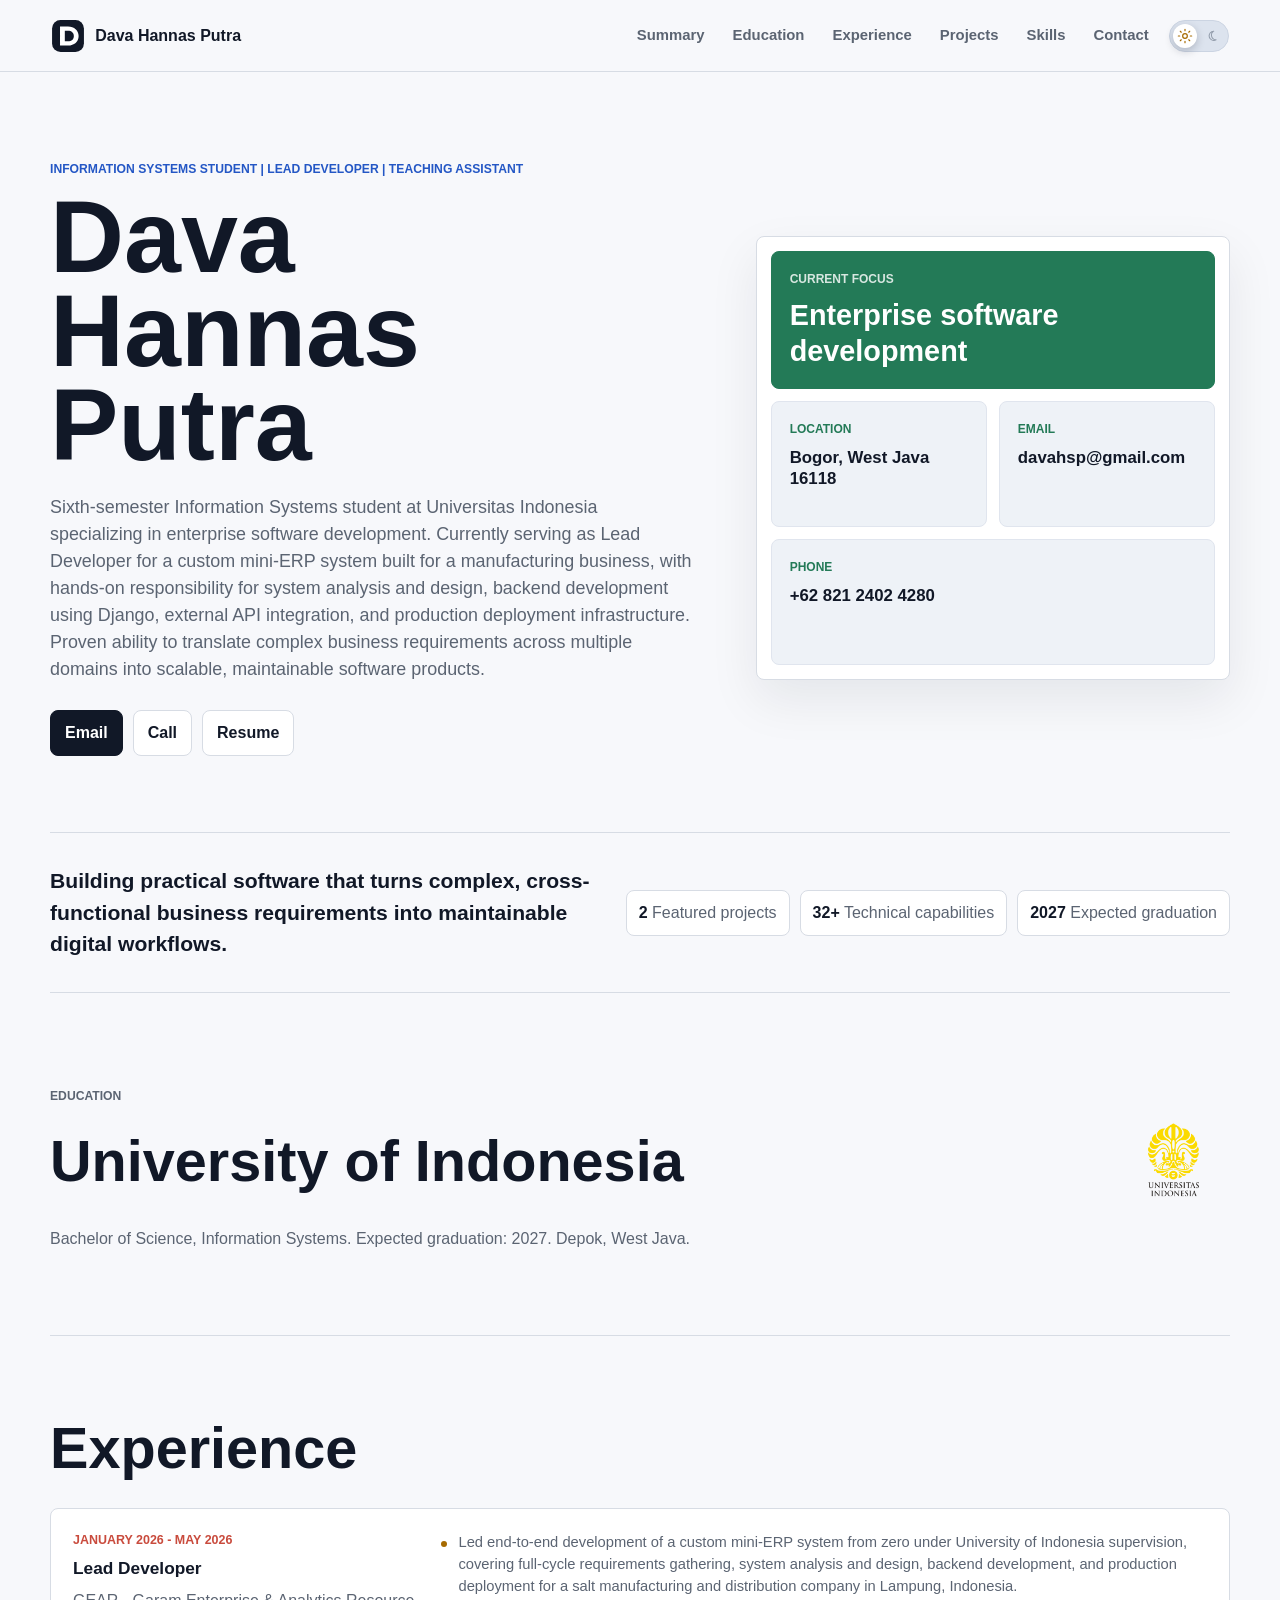
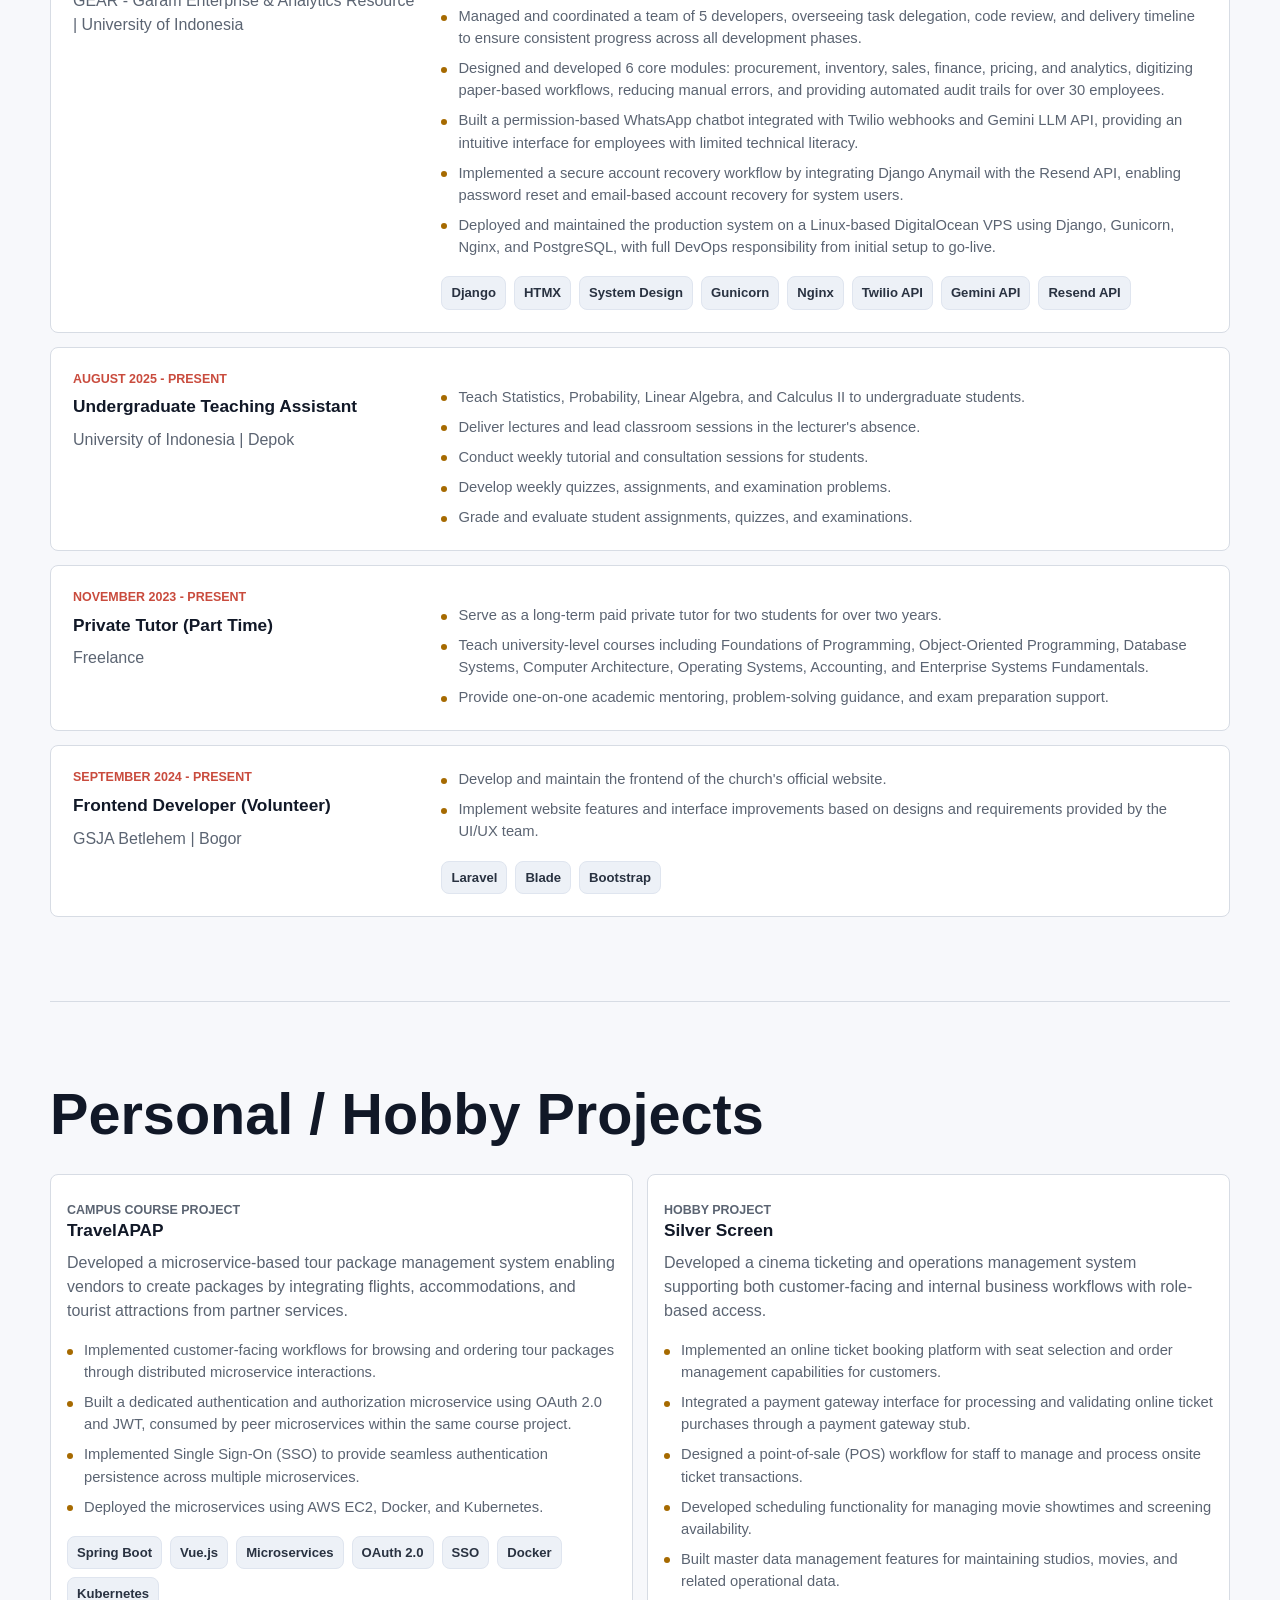
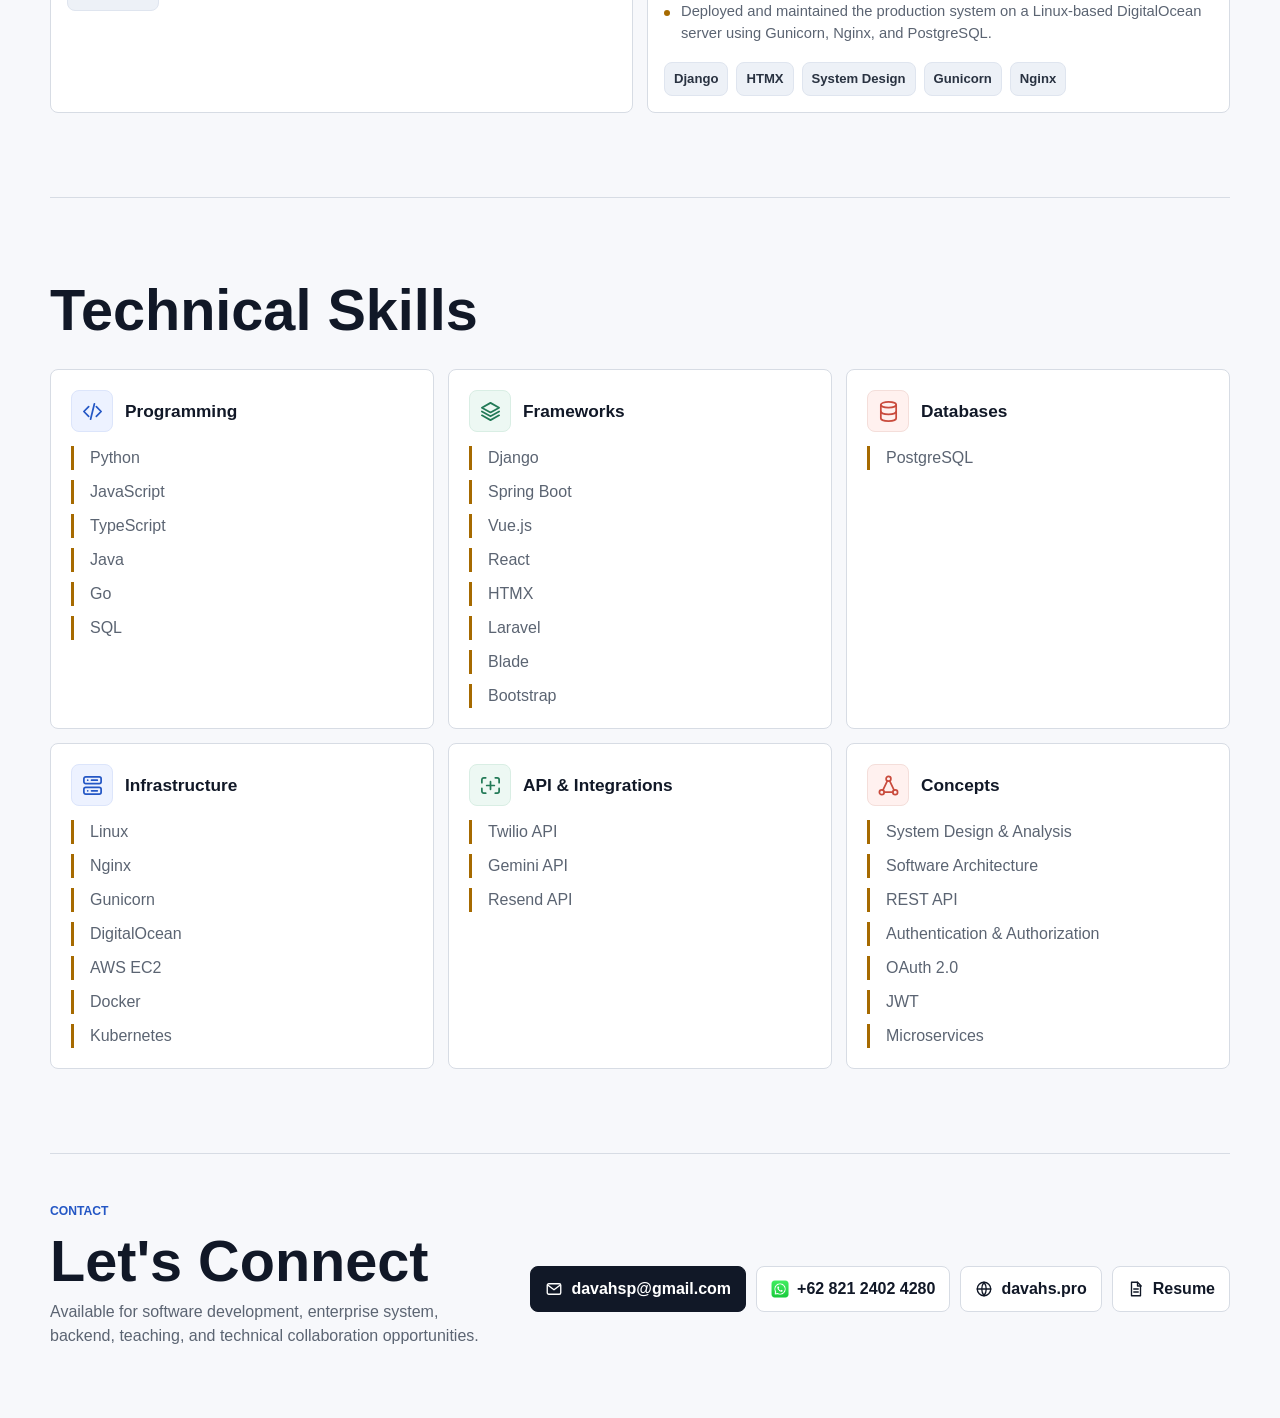
==== index.html @ 4fc5134f "feat: move gear to experience section and enhance design" ====
<!DOCTYPE html>
<html lang="en">
  <head>
    <meta charset="UTF-8" />
    <meta name="viewport" content="width=device-width, initial-scale=1.0" />
    <title>Dava Hannas Putra | Portfolio Portal</title>
    <meta
      name="description"
      content="Portfolio portal for Dava Hannas Putra, Information Systems student, lead developer, and teaching assistant."
    />
    <link rel="icon" type="image/svg+xml" href="assets/d-mark.svg?v=3" />
    <script>
      try {
        if (localStorage.getItem("portfolio-theme") === "dark") {
          document.documentElement.dataset.theme = "dark";
        }
      } catch {}
    </script>
    <link rel="stylesheet" href="styles.css?v=7" />
  </head>
  <body>
    <header class="site-header">
      <a class="brand" href="#top" aria-label="Dava Hannas Putra portfolio home">
        <img class="brand-mark" src="assets/d-mark.svg?v=3" alt="" />
        <span>Dava Hannas Putra</span>
      </a>
      <div class="header-controls">
        <nav class="site-nav" aria-label="Primary navigation">
          <a href="#summary">Summary</a>
          <a href="#education">Education</a>
          <a href="#experience">Experience</a>
          <a href="#projects">Projects</a>
          <a href="#skills">Skills</a>
          <a href="#contact">Contact</a>
        </nav>
        <button
          class="theme-toggle"
          type="button"
          aria-label="Switch to dark mode"
          aria-pressed="false"
          title="Switch to dark mode"
        >
          <span class="theme-toggle-track" aria-hidden="true">
            <svg class="theme-icon theme-icon-sun" viewBox="0 0 24 24">
              <circle cx="12" cy="12" r="3.5" />
              <path d="M12 2v2M12 20v2M4.93 4.93l1.42 1.42M17.66 17.66l1.41 1.41M2 12h2M20 12h2M4.93 19.07l1.42-1.41M17.66 6.34l1.41-1.41" />
            </svg>
            <svg class="theme-icon theme-icon-moon" viewBox="0 0 24 24">
              <path d="M20.4 15.2A8.5 8.5 0 0 1 8.8 3.6 8.5 8.5 0 1 0 20.4 15.2Z" />
            </svg>
            <span class="theme-toggle-thumb"></span>
          </span>
        </button>
      </div>
    </header>

    <main id="top">
      <section class="hero-section" id="summary" aria-labelledby="hero-title">
        <div class="hero-copy">
          <p class="eyebrow">Information Systems Student | Lead Developer | Teaching Assistant</p>
          <h1 id="hero-title">Dava Hannas Putra</h1>
          <p class="hero-text">
            Sixth-semester Information Systems student at Universitas Indonesia
            specializing in enterprise software development. Currently serving as
            Lead Developer for a custom mini-ERP system built for a manufacturing
            business, with hands-on responsibility for system analysis and
            design, backend development using Django, external API integration,
            and production deployment infrastructure. Proven ability to translate
            complex business requirements across multiple domains into scalable,
            maintainable software products.
          </p>
          <div class="hero-actions" aria-label="Contact and profile links">
            <a class="button primary" href="mailto:davahsp@gmail.com">Email</a>
            <a class="button" href="tel:+6282124024280">Call</a>
            <a class="button" href="Dava_Hannas_Putra_ATS_CV.docx" target="_blank" rel="noreferrer">Resume</a>
          </div>
        </div>

        <aside class="profile-panel" aria-label="Profile snapshot">
          <div class="profile-card featured">
            <span>Current Focus</span>
            <strong>Enterprise software development</strong>
          </div>
          <div class="profile-card">
            <span>Location</span>
            <strong>Bogor, West Java 16118</strong>
          </div>
          <div class="profile-card">
            <span>Email</span>
            <strong>davahsp@gmail.com</strong>
          </div>
          <div class="profile-card">
            <span>Phone</span>
            <strong>+62 821 2402 4280</strong>
          </div>
        </aside>
      </section>

      <section class="section-block summary-strip" aria-label="Professional summary">
        <p>
          Building practical software that turns complex, cross-functional
          business requirements into maintainable digital workflows.
        </p>
        <div class="metric-row" aria-label="Portfolio metrics">
          <span><strong>2</strong> Featured projects</span>
          <span><strong>32+</strong> Technical capabilities</span>
          <span><strong>2027</strong> Expected graduation</span>
        </div>
      </section>

      <section class="section-block education-section" id="education" aria-labelledby="education-title">
        <div>
          <p class="eyebrow">Education</p>
          <div class="education-heading">
            <h2 id="education-title">University of Indonesia</h2>
            <img
              class="education-logo"
              src="assets/ui.png"
              alt="Universitas Indonesia logo"
            />
          </div>
          <p>
            Bachelor of Science, Information Systems. Expected graduation: 2027.
            Depok, West Java.
          </p>
        </div>
      </section>

      <section class="section-block" id="experience" aria-labelledby="experience-title">
        <div class="section-heading title-only">
          <h2 id="experience-title">Experience</h2>
        </div>

        <div class="timeline">
          <article class="timeline-item">
            <div>
              <p class="project-type">January 2026 - May 2026</p>
              <h3>Lead Developer</h3>
              <p>GEAR - Garam Enterprise &amp; Analytics Resource | University of Indonesia</p>
            </div>
            <div class="experience-details">
              <ul class="proof-points">
                <li>Led end-to-end development of a custom mini-ERP system from zero under University of Indonesia supervision, covering full-cycle requirements gathering, system analysis and design, backend development, and production deployment for a salt manufacturing and distribution company in Lampung, Indonesia.</li>
                <li>Managed and coordinated a team of 5 developers, overseeing task delegation, code review, and delivery timeline to ensure consistent progress across all development phases.</li>
                <li>Designed and developed 6 core modules: procurement, inventory, sales, finance, pricing, and analytics, digitizing paper-based workflows, reducing manual errors, and providing automated audit trails for over 30 employees.</li>
                <li>Built a permission-based WhatsApp chatbot integrated with Twilio webhooks and Gemini LLM API, providing an intuitive interface for employees with limited technical literacy.</li>
                <li>Implemented a secure account recovery workflow by integrating Django Anymail with the Resend API, enabling password reset and email-based account recovery for system users.</li>
                <li>Deployed and maintained the production system on a Linux-based DigitalOcean VPS using Django, Gunicorn, Nginx, and PostgreSQL, with full DevOps responsibility from initial setup to go-live.</li>
              </ul>
              <div class="tag-list" aria-label="Skills used as GEAR Lead Developer">
                <span>Django</span>
                <span>HTMX</span>
                <span>System Design</span>
                <span>Gunicorn</span>
                <span>Nginx</span>
                <span>Twilio API</span>
                <span>Gemini API</span>
                <span>Resend API</span>
              </div>
            </div>
          </article>

          <article class="timeline-item">
            <div>
              <p class="project-type">August 2025 - Present</p>
              <h3>Undergraduate Teaching Assistant</h3>
              <p>University of Indonesia | Depok</p>
            </div>
            <ul class="proof-points">
              <li>Teach Statistics, Probability, Linear Algebra, and Calculus II to undergraduate students.</li>
              <li>Deliver lectures and lead classroom sessions in the lecturer's absence.</li>
              <li>Conduct weekly tutorial and consultation sessions for students.</li>
              <li>Develop weekly quizzes, assignments, and examination problems.</li>
              <li>Grade and evaluate student assignments, quizzes, and examinations.</li>
            </ul>
          </article>

          <article class="timeline-item">
            <div>
              <p class="project-type">November 2023 - Present</p>
              <h3>Private Tutor (Part Time)</h3>
              <p>Freelance</p>
            </div>
            <ul class="proof-points">
              <li>Serve as a long-term paid private tutor for two students for over two years.</li>
              <li>Teach university-level courses including Foundations of Programming, Object-Oriented Programming, Database Systems, Computer Architecture, Operating Systems, Accounting, and Enterprise Systems Fundamentals.</li>
              <li>Provide one-on-one academic mentoring, problem-solving guidance, and exam preparation support.</li>
            </ul>
          </article>

          <article class="timeline-item">
            <div>
              <p class="project-type">September 2024 - Present</p>
              <h3>Frontend Developer (Volunteer)</h3>
              <p>GSJA Betlehem | Bogor</p>
            </div>
            <div class="experience-details">
              <ul class="proof-points">
                <li>Develop and maintain the frontend of the church's official website.</li>
                <li>Implement website features and interface improvements based on designs and requirements provided by the UI/UX team.</li>
              </ul>
              <div class="tag-list" aria-label="Skills used as Frontend Developer">
                <span>Laravel</span>
                <span>Blade</span>
                <span>Bootstrap</span>
              </div>
            </div>
          </article>
        </div>
      </section>

      <section class="section-block" id="projects" aria-labelledby="projects-title">
        <div class="section-heading title-only">
          <h2 id="projects-title">Personal / Hobby Projects</h2>
        </div>

        <div class="project-grid">
          <a class="project-card" href="#" aria-label="Open TravelAPAP project">
            <div class="project-content">
              <p class="project-type">Campus Course Project</p>
              <h3>TravelAPAP</h3>
              <p>
                Developed a microservice-based tour package management system
                enabling vendors to create packages by integrating flights,
                accommodations, and tourist attractions from partner services.
              </p>
              <ul class="proof-points">
                <li>Implemented customer-facing workflows for browsing and ordering tour packages through distributed microservice interactions.</li>
                <li>Built a dedicated authentication and authorization microservice using OAuth 2.0 and JWT, consumed by peer microservices within the same course project.</li>
                <li>Implemented Single Sign-On (SSO) to provide seamless authentication persistence across multiple microservices.</li>
                <li>Deployed the microservices using AWS EC2, Docker, and Kubernetes.</li>
              </ul>
              <div class="tag-list" aria-label="Skills used on TravelAPAP">
                <span>Spring Boot</span>
                <span>Vue.js</span>
                <span>Microservices</span>
                <span>OAuth 2.0</span>
                <span>SSO</span>
                <span>Docker</span>
                <span>Kubernetes</span>
              </div>
            </div>
          </a>

          <a
            class="project-card"
            href="#"
            aria-label="Open Silver Screen project"
          >
            <div class="project-content">
              <p class="project-type">Hobby Project</p>
              <h3>Silver Screen</h3>
              <p>
                Developed a cinema ticketing and operations management system
                supporting both customer-facing and internal business workflows
                with role-based access.
              </p>
              <ul class="proof-points">
                <li>Implemented an online ticket booking platform with seat selection and order management capabilities for customers.</li>
                <li>Integrated a payment gateway interface for processing and validating online ticket purchases through a payment gateway stub.</li>
                <li>Designed a point-of-sale (POS) workflow for staff to manage and process onsite ticket transactions.</li>
                <li>Developed scheduling functionality for managing movie showtimes and screening availability.</li>
                <li>Built master data management features for maintaining studios, movies, and related operational data.</li>
                <li>Deployed and maintained the production system on a Linux-based DigitalOcean server using Gunicorn, Nginx, and PostgreSQL.</li>
              </ul>
              <div class="tag-list" aria-label="Skills used on Silver Screen">
                <span>Django</span>
                <span>HTMX</span>
                <span>System Design</span>
                <span>Gunicorn</span>
                <span>Nginx</span>
              </div>
            </div>
          </a>
        </div>
      </section>

      <section class="section-block" id="skills" aria-labelledby="skills-title">
        <div class="section-heading title-only">
          <h2 id="skills-title">Technical Skills</h2>
        </div>

        <div class="skills-grid">
          <article class="skill-card">
            <div class="skill-card-heading">
              <span class="skill-icon" aria-hidden="true">
                <svg viewBox="0 0 24 24">
                  <path d="m8 7-5 5 5 5M16 7l5 5-5 5M14 4l-4 16" />
                </svg>
              </span>
              <h3>Programming</h3>
            </div>
            <ul>
              <li>Python</li>
              <li>JavaScript</li>
              <li>TypeScript</li>
              <li>Java</li>
              <li>Go</li>
              <li>SQL</li>
            </ul>
          </article>
          <article class="skill-card">
            <div class="skill-card-heading">
              <span class="skill-icon" aria-hidden="true">
                <svg viewBox="0 0 24 24">
                  <path d="m12 3 9 5-9 5-9-5 9-5Z" />
                  <path d="m3 12 9 5 9-5M3 16l9 5 9-5" />
                </svg>
              </span>
              <h3>Frameworks</h3>
            </div>
            <ul>
              <li>Django</li>
              <li>Spring Boot</li>
              <li>Vue.js</li>
              <li>React</li>
              <li>HTMX</li>
              <li>Laravel</li>
              <li>Blade</li>
              <li>Bootstrap</li>
            </ul>
          </article>
          <article class="skill-card">
            <div class="skill-card-heading">
              <span class="skill-icon" aria-hidden="true">
                <svg viewBox="0 0 24 24">
                  <ellipse cx="12" cy="5" rx="8" ry="3" />
                  <path d="M4 5v7c0 1.66 3.58 3 8 3s8-1.34 8-3V5" />
                  <path d="M4 12v7c0 1.66 3.58 3 8 3s8-1.34 8-3v-7" />
                </svg>
              </span>
              <h3>Databases</h3>
            </div>
            <ul>
              <li>PostgreSQL</li>
            </ul>
          </article>
          <article class="skill-card">
            <div class="skill-card-heading">
              <span class="skill-icon" aria-hidden="true">
                <svg viewBox="0 0 24 24">
                  <rect x="3" y="3" width="18" height="7" rx="2" />
                  <rect x="3" y="14" width="18" height="7" rx="2" />
                  <path d="M7 6.5h.01M7 17.5h.01M11 6.5h6M11 17.5h6" />
                </svg>
              </span>
              <h3>Infrastructure</h3>
            </div>
            <ul>
              <li>Linux</li>
              <li>Nginx</li>
              <li>Gunicorn</li>
              <li>DigitalOcean</li>
              <li>AWS EC2</li>
              <li>Docker</li>
              <li>Kubernetes</li>
            </ul>
          </article>
          <article class="skill-card">
            <div class="skill-card-heading">
              <span class="skill-icon" aria-hidden="true">
                <svg viewBox="0 0 24 24">
                  <path d="M8 12h8M12 8v8" />
                  <path d="M7 4H5a2 2 0 0 0-2 2v3M17 4h2a2 2 0 0 1 2 2v3M7 20H5a2 2 0 0 1-2-2v-3M17 20h2a2 2 0 0 0 2-2v-3" />
                </svg>
              </span>
              <h3>API &amp; Integrations</h3>
            </div>
            <ul>
              <li>Twilio API</li>
              <li>Gemini API</li>
              <li>Resend API</li>
            </ul>
          </article>
          <article class="skill-card">
            <div class="skill-card-heading">
              <span class="skill-icon" aria-hidden="true">
                <svg viewBox="0 0 24 24">
                  <circle cx="12" cy="5" r="2.5" />
                  <circle cx="5" cy="19" r="2.5" />
                  <circle cx="19" cy="19" r="2.5" />
                  <path d="m10.8 7.2-4.6 9.6M13.2 7.2l4.6 9.6M7.5 19h9" />
                </svg>
              </span>
              <h3>Concepts</h3>
            </div>
            <ul>
              <li>System Design &amp; Analysis</li>
              <li>Software Architecture</li>
              <li>REST API</li>
              <li>Authentication &amp; Authorization</li>
              <li>OAuth 2.0</li>
              <li>JWT</li>
              <li>Microservices</li>
            </ul>
          </article>
        </div>
      </section>

      <section class="contact-section" id="contact" aria-labelledby="contact-title">
        <div>
          <p class="eyebrow">Contact</p>
          <h2 id="contact-title">Let's Connect</h2>
          <p>
            Available for software development, enterprise system, backend,
            teaching, and technical collaboration opportunities.
          </p>
        </div>
        <div class="contact-links">
          <a class="button primary button-with-icon" href="mailto:davahsp@gmail.com">
            <svg class="button-icon-svg" viewBox="0 0 24 24" aria-hidden="true">
              <rect x="3" y="5" width="18" height="14" rx="2" />
              <path d="m4 7 8 6 8-6" />
            </svg>
            <span>davahsp@gmail.com</span>
          </a>
          <a class="button button-with-icon" href="https://wa.me/6282124024280" target="_blank" rel="noreferrer">
            <img class="button-icon" src="assets/whatsapp.webp" alt="" />
            <span>+62 821 2402 4280</span>
          </a>
          <a class="button button-with-icon" href="https://davahs.pro">
            <svg class="button-icon-svg" viewBox="0 0 24 24" aria-hidden="true">
              <circle cx="12" cy="12" r="9" />
              <path d="M3 12h18M12 3a15 15 0 0 1 0 18M12 3a15 15 0 0 0 0 18" />
            </svg>
            <span>davahs.pro</span>
          </a>
          <a class="button button-with-icon" href="Dava_Hannas_Putra_ATS_CV.docx" target="_blank" rel="noreferrer">
            <svg class="button-icon-svg" viewBox="0 0 24 24" aria-hidden="true">
              <path d="M6 3h8l4 4v14H6V3Z" />
              <path d="M14 3v5h5M9 12h6M9 16h6" />
            </svg>
            <span>Resume</span>
          </a>
        </div>
      </section>
    </main>
    <script src="theme.js?v=1"></script>
  </body>
</html>
---- styles.css ----
:root {
  color-scheme: light;
  --ink: #111827;
  --muted: #5b6472;
  --line: #d7dce4;
  --paper: #f7f8fb;
  --panel: #ffffff;
  --interactive: #ffffff;
  --header-bg: rgba(247, 248, 251, 0.94);
  --nav-hover: #e9edf5;
  --card-line: #e0e5ee;
  --on-strong: #ffffff;
  --primary-bg: #111827;
  --primary-text: #ffffff;
  --featured-bg: #237a57;
  --featured-muted: rgba(255, 255, 255, 0.82);
  --tag-text: #293241;
  --tag-bg: #edf1f7;
  --tag-line: #dfe5ef;
  --blue: #2457c5;
  --blue-soft: #edf2ff;
  --blue-soft-line: #dce5fb;
  --green: #237a57;
  --green-soft: #edf8f3;
  --green-soft-line: #d9eee4;
  --coral: #c94b3d;
  --coral-soft: #fff1ef;
  --coral-soft-line: #f4deda;
  --gold: #a66a00;
  --soft: #eef2f7;
  --shadow: 0 20px 50px rgba(17, 24, 39, 0.08);
  --toggle-bg: #dce3ee;
  --toggle-line: #cbd4e2;
  --toggle-thumb: #ffffff;
  --toggle-sun: #a66a00;
  --toggle-moon: #697586;
  --project-hover-shadow: 0 22px 45px rgba(36, 87, 197, 0.18);
}

:root[data-theme="dark"] {
  color-scheme: dark;
  --ink: #f3f6fb;
  --muted: #aeb8c7;
  --line: #303a49;
  --paper: #10151d;
  --panel: #171e28;
  --interactive: #171e28;
  --header-bg: rgba(16, 21, 29, 0.92);
  --nav-hover: #252f3d;
  --card-line: #303b4b;
  --on-strong: #ffffff;
  --primary-bg: #f3f6fb;
  --primary-text: #10151d;
  --featured-bg: #1d684b;
  --featured-muted: rgba(255, 255, 255, 0.78);
  --tag-text: #d5deeb;
  --tag-bg: #222c39;
  --tag-line: #344153;
  --blue: #8cafff;
  --blue-soft: #202d48;
  --blue-soft-line: #344a70;
  --green: #63d2a1;
  --green-soft: #1d342c;
  --green-soft-line: #315443;
  --coral: #ff9589;
  --coral-soft: #3d292a;
  --coral-soft-line: #63403f;
  --gold: #e5ad45;
  --soft: #202936;
  --shadow: 0 20px 50px rgba(0, 0, 0, 0.32);
  --toggle-bg: #293548;
  --toggle-line: #3b4a60;
  --toggle-thumb: #f3f6fb;
  --toggle-sun: #7f8b9d;
  --toggle-moon: #8cafff;
  --project-hover-shadow: 0 22px 45px rgba(0, 0, 0, 0.44);
}

* {
  box-sizing: border-box;
}

html {
  scroll-behavior: smooth;
}

body {
  margin: 0;
  overflow-x: hidden;
  color: var(--ink);
  background: var(--paper);
  font-family: Arial, Helvetica, sans-serif;
  line-height: 1.5;
}

body,
.brand-mark,
.site-nav a,
.button,
.profile-card,
.metric-row span,
.tag-list span,
.skill-icon {
  transition:
    color 420ms ease,
    background-color 420ms ease,
    border-color 420ms ease,
    box-shadow 420ms ease;
}

.site-header,
.profile-panel,
.project-card,
.skill-card,
.timeline-item {
  transition:
    background-color 420ms ease,
    border-color 420ms ease,
    box-shadow 420ms ease;
}

.eyebrow,
.hero-text,
.profile-card span,
.profile-card.featured span,
.summary-strip > p,
.metric-row strong,
.section-heading p:not(.eyebrow),
.project-type,
.project-content > p,
.timeline-item > div p:not(.project-type),
.education-section p,
.contact-section p:not(.eyebrow),
.proof-points,
.skill-card ul {
  transition: color 420ms ease;
}

.proof-points li::before,
.skill-card li {
  transition:
    background-color 420ms ease,
    border-color 420ms ease;
}

img {
  display: block;
  max-width: 100%;
}

a {
  color: inherit;
}

.site-header {
  position: sticky;
  top: 0;
  z-index: 10;
  display: flex;
  align-items: center;
  justify-content: space-between;
  gap: 24px;
  min-height: 72px;
  padding: 14px clamp(18px, 4vw, 56px);
  background: var(--header-bg);
  border-bottom: 1px solid var(--line);
  backdrop-filter: blur(14px);
}

.brand,
.header-controls,
.site-nav,
.hero-actions,
.contact-links,
.tag-list,
.metric-row {
  display: flex;
  align-items: center;
}

.brand {
  min-width: 0;
  gap: 10px;
  font-weight: 800;
  text-decoration: none;
}

.brand-mark {
  display: block;
  flex: 0 0 auto;
  width: 34px;
  height: 34px;
  border-radius: 8px;
}

.header-controls {
  min-width: 0;
  justify-content: flex-end;
  gap: 10px;
}

.site-nav {
  flex-wrap: wrap;
  justify-content: flex-end;
  gap: 8px;
}

.site-nav a {
  padding: 8px 10px;
  color: var(--muted);
  font-size: 0.93rem;
  font-weight: 700;
  text-decoration: none;
  border-radius: 8px;
}

.site-nav a:hover,
.site-nav a:focus-visible {
  color: var(--ink);
  background: var(--nav-hover);
}

.theme-toggle {
  flex: 0 0 auto;
  padding: 0;
  cursor: pointer;
  background: transparent;
  border: 0;
  border-radius: 999px;
}

.theme-toggle:focus-visible {
  outline: 3px solid var(--blue);
  outline-offset: 3px;
}

.theme-toggle-track {
  position: relative;
  display: block;
  width: 60px;
  height: 32px;
  color: var(--toggle-moon);
  background: var(--toggle-bg);
  border: 1px solid var(--toggle-line);
  border-radius: 999px;
  transition:
    color 420ms ease,
    background-color 420ms ease,
    border-color 420ms ease,
    transform 240ms ease;
}

.theme-toggle:hover .theme-toggle-track {
  transform: scale(1.04);
}

.theme-toggle:active .theme-toggle-track {
  transform: scale(0.97);
}

.theme-icon {
  position: absolute;
  top: 7px;
  z-index: 2;
  width: 16px;
  height: 16px;
  fill: none;
  stroke: currentColor;
  stroke-linecap: round;
  stroke-linejoin: round;
  stroke-width: 1.8;
  transition:
    color 420ms ease,
    opacity 420ms ease,
    transform 520ms cubic-bezier(0.22, 1, 0.36, 1);
}

.theme-icon-sun {
  left: 7px;
  color: var(--toggle-sun);
}

.theme-icon-moon {
  right: 7px;
  color: var(--toggle-moon);
}

.theme-toggle-thumb {
  position: absolute;
  top: 3px;
  left: 3px;
  z-index: 1;
  width: 24px;
  height: 24px;
  background: var(--toggle-thumb);
  border-radius: 50%;
  box-shadow: 0 3px 9px rgba(17, 24, 39, 0.22);
  transition:
    background-color 420ms ease,
    box-shadow 420ms ease,
    transform 520ms cubic-bezier(0.22, 1, 0.36, 1);
}

:root[data-theme="dark"] .theme-toggle-thumb {
  transform: translateX(28px);
}

:root[data-theme="dark"] .theme-icon-sun {
  opacity: 0.65;
  transform: rotate(-90deg) scale(0.8);
}

:root:not([data-theme="dark"]) .theme-icon-moon {
  opacity: 0.65;
  transform: rotate(30deg) scale(0.82);
}

main {
  width: min(1180px, calc(100% - 36px));
  margin: 0 auto;
}

.hero-section {
  display: grid;
  grid-template-columns: minmax(0, 1.15fr) minmax(300px, 0.85fr);
  gap: clamp(28px, 5vw, 72px);
  align-items: center;
  min-height: min(760px, calc(100vh - 72px));
  padding: 58px 0 46px;
}

.hero-copy,
.profile-panel,
.section-heading,
.project-card,
.timeline-item,
.education-section {
  min-width: 0;
}

.eyebrow {
  max-width: 100%;
  margin: 0 0 12px;
  color: var(--blue);
  font-size: 0.76rem;
  font-weight: 800;
  letter-spacing: 0;
  text-transform: uppercase;
}

h1,
h2,
h3,
p,
li,
strong {
  overflow-wrap: break-word;
}

.site-header > *,
main > *,
.profile-card,
.skill-card,
.project-card {
  min-width: 0;
}

h1 {
  max-width: 10ch;
  margin: 0;
  font-size: 6.4rem;
  line-height: 0.92;
  letter-spacing: 0;
}

h2 {
  margin: 0;
  font-size: 3.6rem;
  line-height: 1;
  letter-spacing: 0;
}

h3 {
  margin: 0;
  font-size: 1.08rem;
  line-height: 1.25;
  letter-spacing: 0;
}

.hero-text {
  max-width: 760px;
  margin: 22px 0 0;
  color: var(--muted);
  font-size: 1.12rem;
}

.hero-actions,
.contact-links {
  flex-wrap: wrap;
  gap: 10px;
  margin-top: 28px;
}

.button {
  min-height: 42px;
  padding: 10px 14px;
  color: var(--ink);
  font-weight: 800;
  text-align: center;
  text-decoration: none;
  background: var(--interactive);
  border: 1px solid var(--line);
  border-radius: 8px;
}

.button:hover,
.button:focus-visible {
  border-color: var(--ink);
}

.button.primary {
  color: var(--primary-text);
  background: var(--primary-bg);
  border-color: var(--primary-bg);
}

.button-with-icon {
  display: inline-flex;
  gap: 8px;
  align-items: center;
  justify-content: center;
}

.button-icon {
  flex: 0 0 auto;
  width: 18px;
  height: 18px;
  object-fit: contain;
}

.button-icon-svg {
  flex: 0 0 auto;
  width: 18px;
  height: 18px;
  fill: none;
  stroke: currentColor;
  stroke-linecap: round;
  stroke-linejoin: round;
  stroke-width: 1.8;
}

.profile-panel {
  display: grid;
  grid-template-columns: repeat(2, minmax(0, 1fr));
  gap: 12px;
  padding: 14px;
  background: var(--panel);
  border: 1px solid var(--line);
  border-radius: 8px;
  box-shadow: var(--shadow);
}

.profile-card {
  min-height: 126px;
  padding: 18px;
  overflow: hidden;
  background: var(--soft);
  border: 1px solid var(--card-line);
  border-radius: 8px;
}

.profile-card span {
  display: block;
  margin-bottom: 10px;
  color: var(--green);
  font-size: 0.75rem;
  font-weight: 900;
  text-transform: uppercase;
}

.profile-card strong {
  display: block;
  font-size: 1.05rem;
  line-height: 1.25;
  overflow-wrap: anywhere;
}

.profile-card.featured {
  grid-column: span 2;
  color: var(--on-strong);
  background: var(--featured-bg);
  border-color: var(--featured-bg);
}

.profile-card.featured span {
  color: var(--featured-muted);
}

.profile-card.featured strong {
  font-size: 1.8rem;
}

.profile-card:last-child {
  grid-column: span 2;
}

.section-block {
  padding: 84px 0;
  border-top: 1px solid var(--line);
}

.summary-strip {
  display: grid;
  grid-template-columns: minmax(0, 1fr) auto;
  gap: 24px;
  align-items: center;
  padding: 32px 0;
}

.summary-strip > p {
  max-width: 720px;
  margin: 0;
  color: var(--ink);
  font-size: 1.32rem;
  font-weight: 800;
}

.metric-row {
  flex-wrap: wrap;
  justify-content: flex-end;
  gap: 10px;
}

.metric-row span {
  padding: 10px 12px;
  color: var(--muted);
  background: var(--interactive);
  border: 1px solid var(--line);
  border-radius: 8px;
}

.metric-row strong {
  color: var(--ink);
}

.section-heading {
  display: grid;
  grid-template-columns: minmax(0, 0.95fr) minmax(260px, 0.65fr);
  gap: 28px;
  align-items: end;
  margin-bottom: 30px;
}

.section-heading p:not(.eyebrow) {
  margin: 0;
  color: var(--muted);
}

.section-heading.title-only {
  display: block;
}

.project-grid {
  display: grid;
  grid-template-columns: repeat(2, minmax(0, 1fr));
  gap: 14px;
}

.project-card,
.skill-card,
.timeline-item {
  background: var(--panel);
  border: 1px solid var(--line);
  border-radius: 8px;
}

.project-card {
  position: relative;
  display: block;
  overflow: hidden;
  color: inherit;
  text-decoration: none;
  cursor: pointer;
  outline: none;
  transition:
    background-color 420ms ease,
    border-color 240ms ease,
    box-shadow 300ms ease,
    transform 300ms cubic-bezier(0.22, 1, 0.36, 1);
}

.project-card::after {
  position: absolute;
  top: 14px;
  right: 14px;
  display: grid;
  width: 30px;
  height: 30px;
  place-items: center;
  color: var(--blue);
  font-size: 1.15rem;
  content: "\2192";
  background: var(--blue-soft);
  border: 1px solid var(--blue-soft-line);
  border-radius: 8px;
  opacity: 0;
  transform: translate(-6px, 6px);
  transition:
    color 240ms ease,
    background-color 420ms ease,
    border-color 420ms ease,
    opacity 240ms ease,
    transform 300ms cubic-bezier(0.22, 1, 0.36, 1);
}

.project-card:hover,
.project-card:focus-visible {
  border-color: var(--blue);
  box-shadow: var(--project-hover-shadow);
  transform: translateY(-6px);
}

.project-card:hover::after,
.project-card:focus-visible::after {
  opacity: 1;
  transform: translate(0, 0);
}

.project-content {
  padding: 16px;
}

.project-content > .project-type {
  padding-right: 38px;
}

.project-type {
  margin: 0 0 8px;
  color: var(--coral);
  font-size: 0.78rem;
  font-weight: 800;
  text-transform: uppercase;
}

.project-content > p,
.timeline-item > div p:not(.project-type),
.education-section p,
.contact-section p:not(.eyebrow) {
  margin: 10px 0 0;
  color: var(--muted);
}

.proof-points {
  display: grid;
  gap: 8px;
  padding: 0;
  margin: 16px 0 0;
  color: var(--muted);
  font-size: 0.92rem;
  list-style: none;
}

.proof-points li {
  position: relative;
  padding-left: 17px;
}

.proof-points li::before {
  position: absolute;
  top: 0.66em;
  left: 0;
  width: 6px;
  height: 6px;
  content: "";
  background: var(--gold);
  border-radius: 50%;
}

.tag-list {
  flex-wrap: wrap;
  gap: 8px;
  margin-top: 18px;
}

.tag-list span {
  padding: 6px 9px;
  color: var(--tag-text);
  font-size: 0.82rem;
  font-weight: 800;
  background: var(--tag-bg);
  border: 1px solid var(--tag-line);
  border-radius: 8px;
}

.skills-grid {
  display: grid;
  grid-template-columns: repeat(3, minmax(0, 1fr));
  gap: 14px;
}

.skill-card {
  padding: 20px;
}

.skill-card-heading {
  display: flex;
  gap: 12px;
  align-items: center;
  margin-bottom: 14px;
}

.skill-card-heading h3 {
  margin: 0;
}

.skill-icon {
  display: grid;
  flex: 0 0 auto;
  width: 42px;
  height: 42px;
  place-items: center;
  color: var(--blue);
  background: var(--blue-soft);
  border: 1px solid var(--blue-soft-line);
  border-radius: 8px;
}

.skill-icon svg {
  width: 23px;
  height: 23px;
  fill: none;
  stroke: currentColor;
  stroke-linecap: round;
  stroke-linejoin: round;
  stroke-width: 1.8;
}

.skill-card:nth-child(2) .skill-icon,
.skill-card:nth-child(5) .skill-icon {
  color: var(--green);
  background: var(--green-soft);
  border-color: var(--green-soft-line);
}

.skill-card:nth-child(3) .skill-icon,
.skill-card:nth-child(6) .skill-icon {
  color: var(--coral);
  background: var(--coral-soft);
  border-color: var(--coral-soft-line);
}

.skill-card ul {
  display: grid;
  gap: 10px;
  padding: 0;
  margin: 0;
  color: var(--muted);
  list-style: none;
}

.skill-card li {
  padding-left: 16px;
  border-left: 3px solid var(--gold);
}

.timeline {
  display: grid;
  gap: 14px;
}

.timeline-item {
  display: grid;
  grid-template-columns: minmax(220px, 0.45fr) minmax(0, 1fr);
  gap: 24px;
  padding: 22px;
}

.experience-details {
  min-width: 0;
}

.experience-details .proof-points {
  margin-top: 0;
}

.education-section {
  display: grid;
}

.education-heading {
  display: flex;
  gap: 24px;
  align-items: center;
  justify-content: space-between;
}

.education-logo {
  flex: 0 0 auto;
  width: clamp(72px, 9vw, 112px);
  height: clamp(72px, 9vw, 112px);
  object-fit: contain;
}

.contact-section {
  display: grid;
  grid-template-columns: minmax(0, 1fr) auto;
  gap: 24px;
  align-items: center;
  padding: 48px 0 70px;
  border-top: 1px solid var(--line);
}

.contact-section p:not(.eyebrow) {
  max-width: 660px;
}

@media (max-width: 980px) {
  .hero-section,
  .summary-strip,
  .section-heading,
  .contact-section,
  .timeline-item {
    grid-template-columns: 1fr;
  }

  .hero-section {
    min-height: auto;
  }

  .metric-row {
    justify-content: flex-start;
  }

  .project-grid {
    grid-template-columns: repeat(2, minmax(0, 1fr));
  }

  .skills-grid {
    grid-template-columns: repeat(2, minmax(0, 1fr));
  }

  .contact-links {
    margin-top: 0;
  }
}

@media (max-width: 620px) {
  main {
    width: calc(100% - 28px);
  }

  .site-header {
    display: grid;
    align-items: start;
    padding-inline: 14px;
  }

  .site-nav {
    justify-content: flex-start;
  }

  .header-controls {
    width: 100%;
    justify-content: space-between;
  }

  .hero-section {
    padding: 48px 0 34px;
  }

  h1 {
    font-size: 3.05rem;
  }

  h2 {
    font-size: 2.2rem;
  }

  .hero-text {
    max-width: 34ch;
    font-size: 1rem;
  }

  .hero-copy .eyebrow {
    max-width: 34ch;
  }

  .hero-actions {
    display: grid;
    grid-template-columns: repeat(3, minmax(0, 1fr));
    max-width: 34ch;
  }

  .profile-panel {
    grid-template-columns: 1fr;
  }

  .profile-card,
  .profile-card.featured,
  .profile-card:last-child {
    grid-column: span 1;
    min-height: 96px;
  }

  .profile-card.featured strong {
    font-size: 1.24rem;
  }

  .section-block {
    padding: 48px 0;
  }

  .summary-strip {
    padding: 28px 0;
  }

  .summary-strip > p {
    font-size: 1.12rem;
  }

  .education-heading {
    gap: 14px;
    align-items: flex-start;
  }

  .education-logo {
    width: 62px;
    height: 62px;
  }

  .metric-row {
    display: grid;
    grid-template-columns: 1fr;
  }

  .project-content,
  .timeline-item,
  .skill-card {
    padding: 18px;
  }

  .project-grid {
    grid-template-columns: 1fr;
  }

  .skills-grid {
    grid-template-columns: 1fr;
  }

  .contact-links {
    align-items: stretch;
    flex-direction: column;
  }

  .button {
    display: inline-flex;
    justify-content: center;
    width: 100%;
  }
}

@media (prefers-reduced-motion: reduce) {
  html {
    scroll-behavior: auto;
  }

  *,
  *::before,
  *::after {
    transition-duration: 0.01ms !important;
  }
}
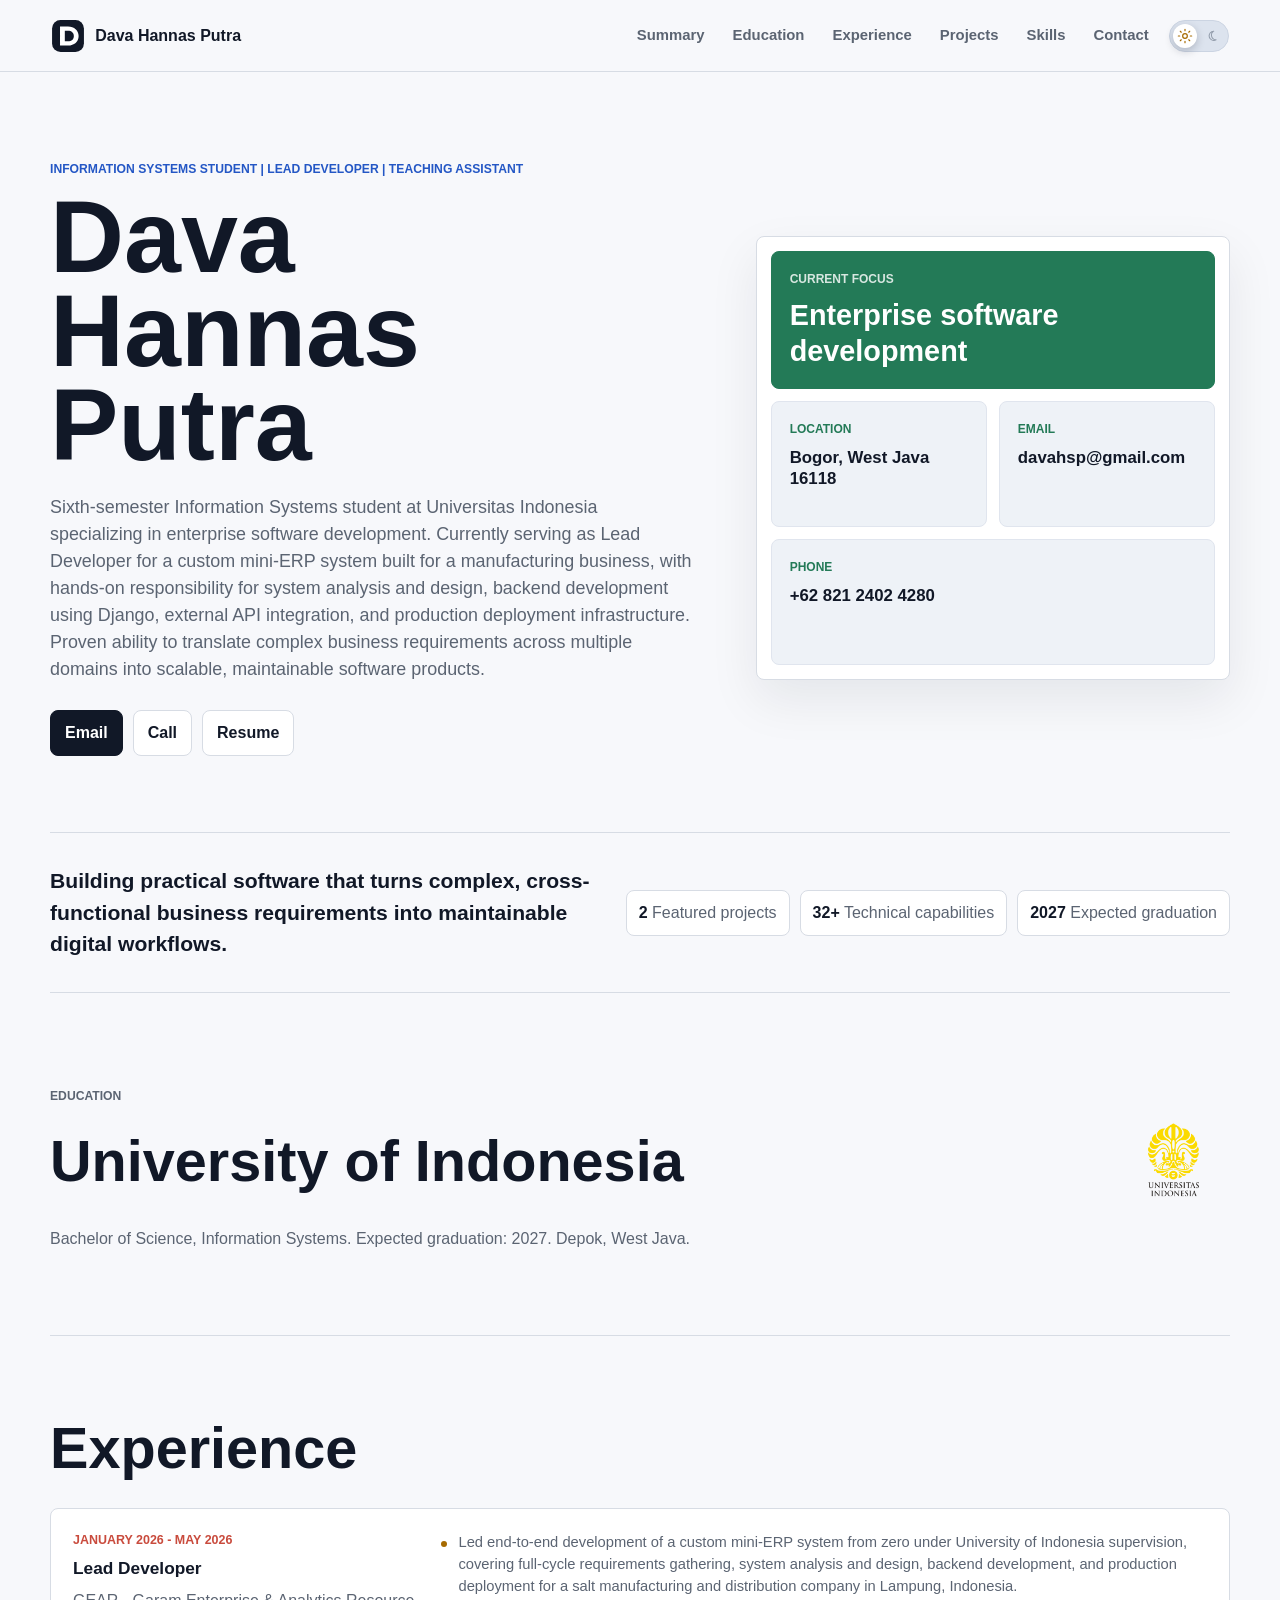
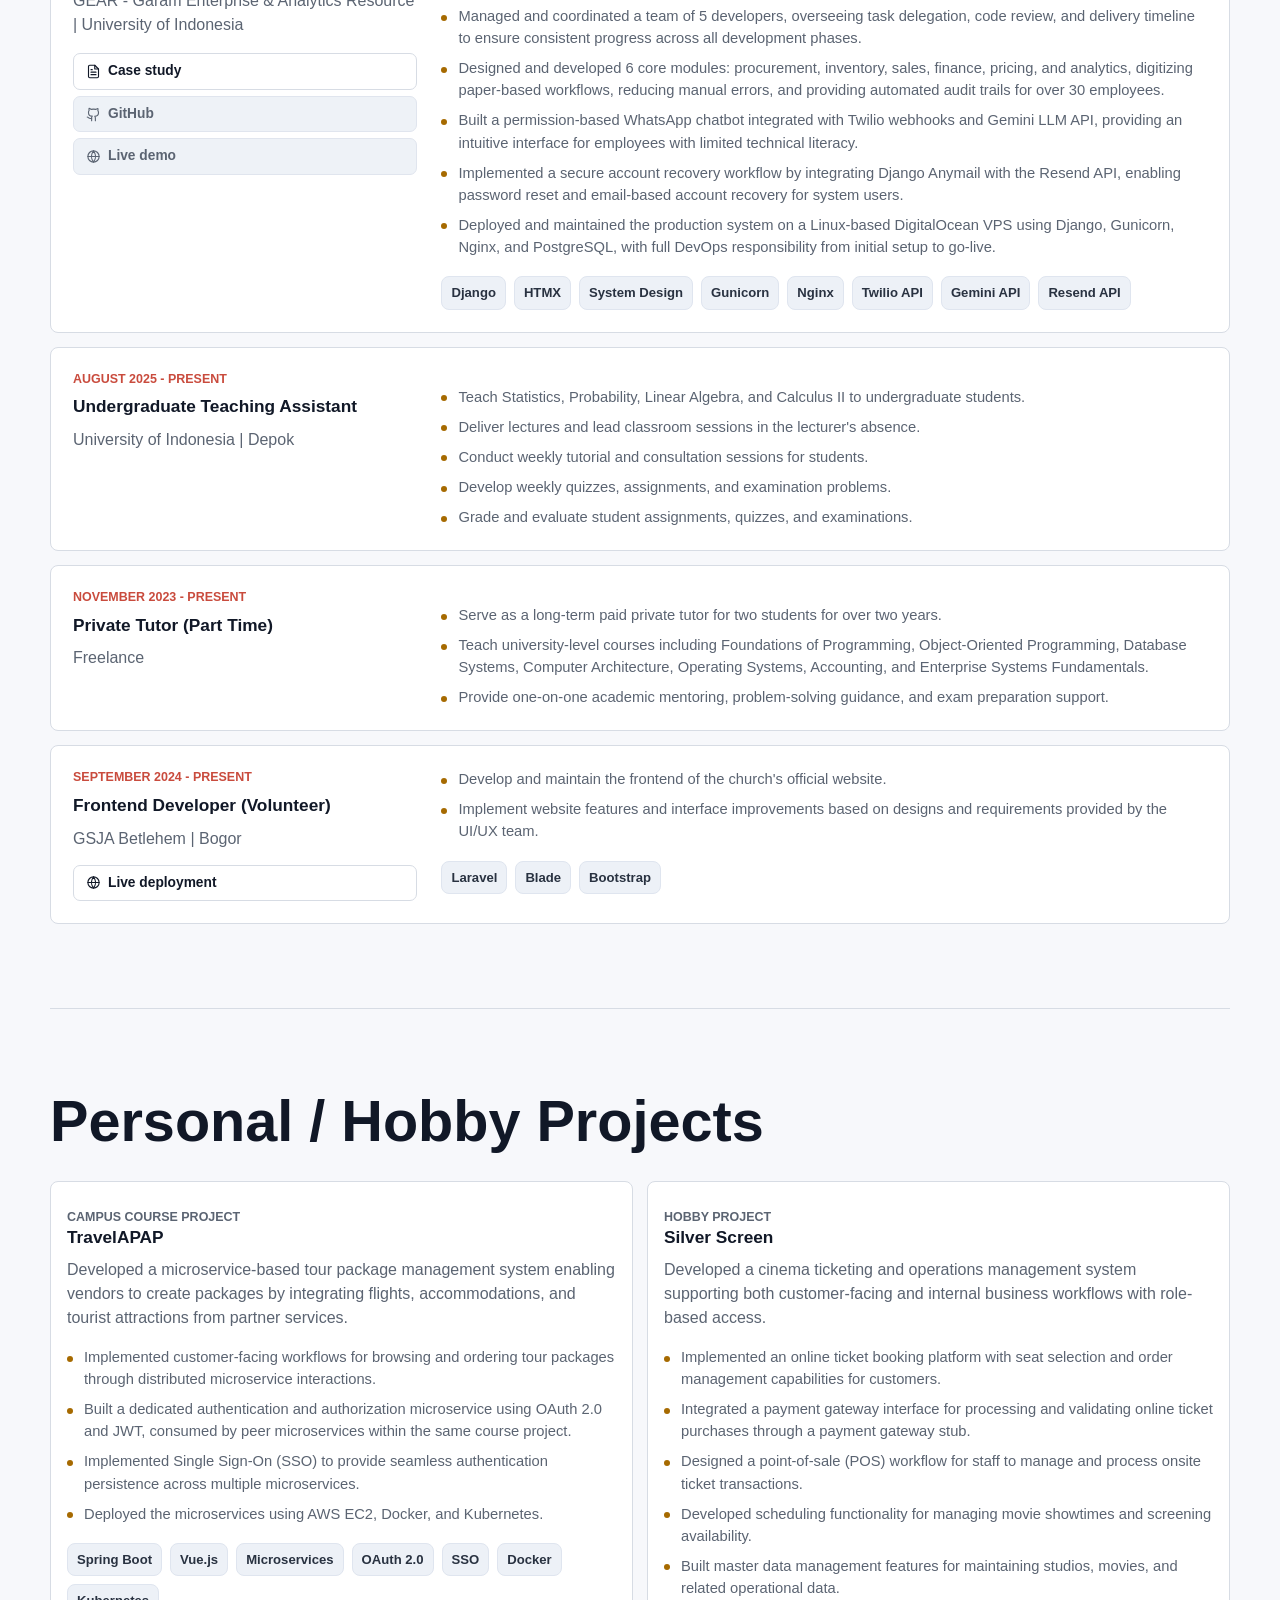
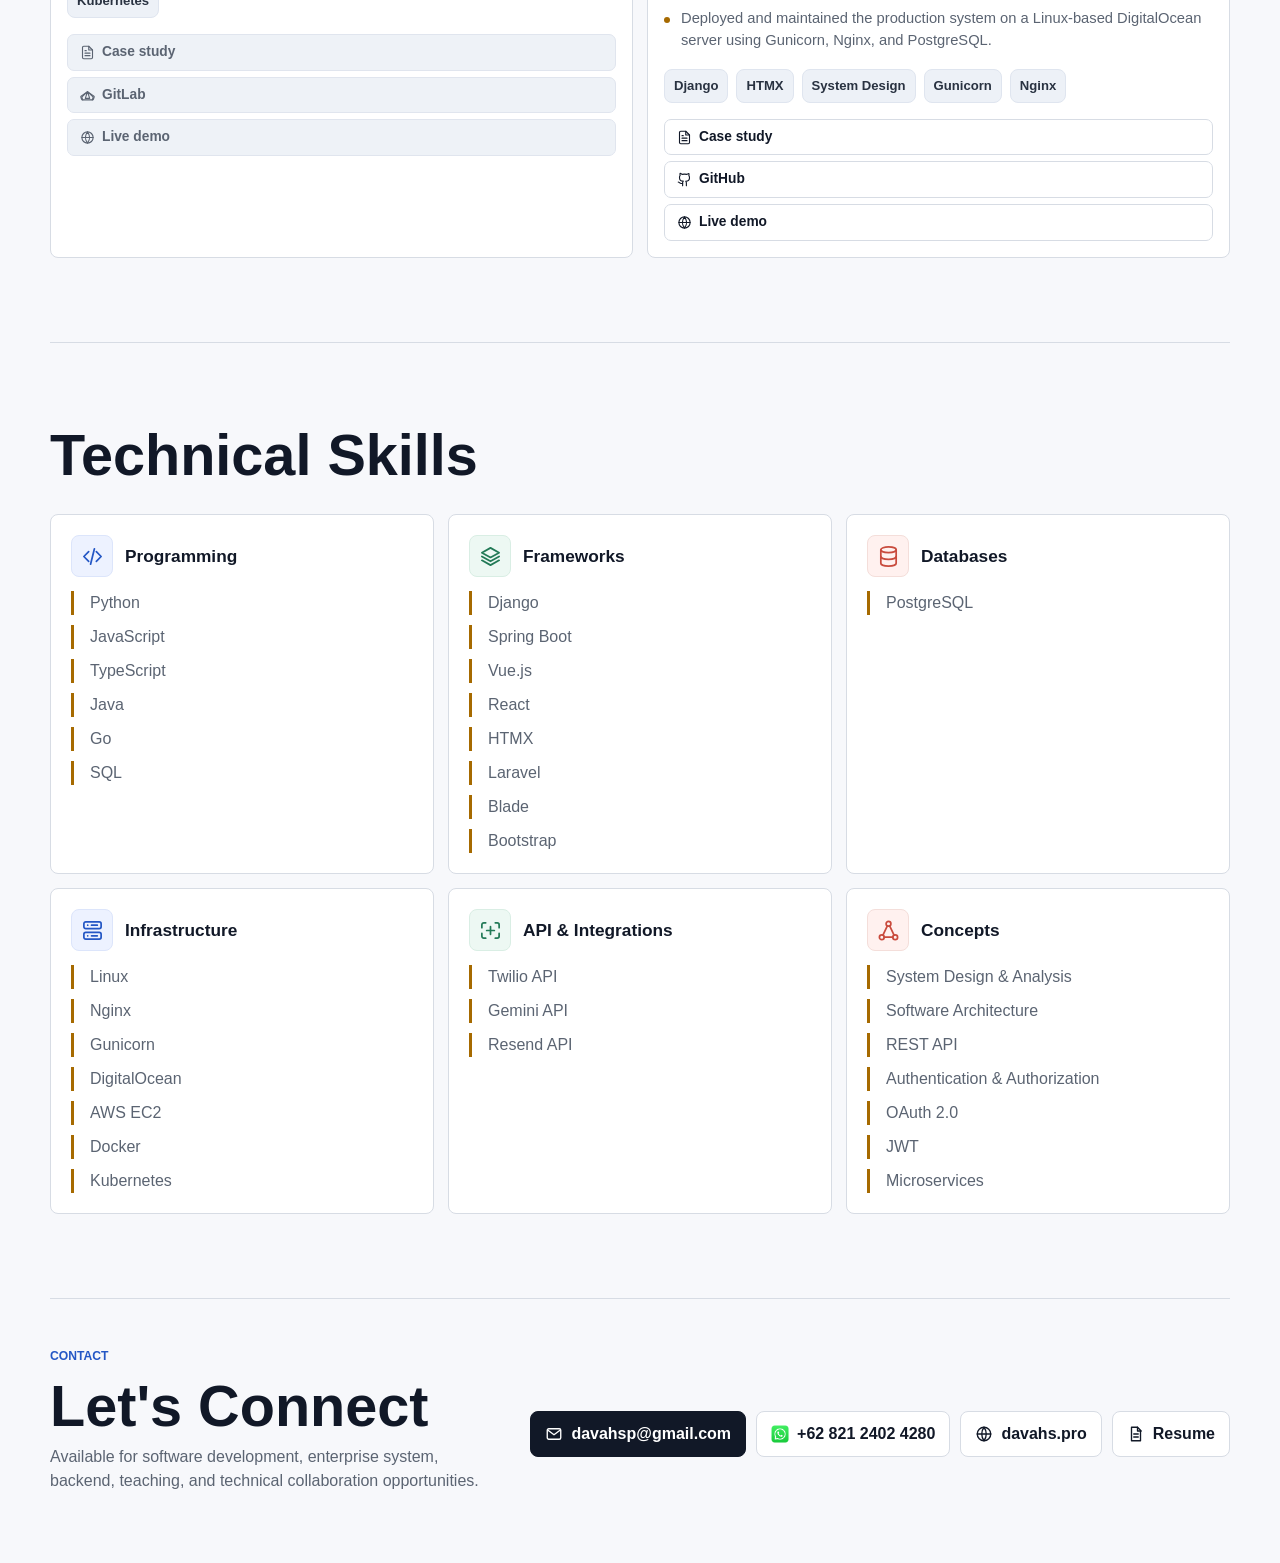
==== commit cff5798b: "feat: add case study for silverscreen" ====
--- a/index.html
+++ b/index.html
@@ -132,11 +132,27 @@
         </div>
 
         <div class="timeline">
-          <article class="timeline-item">
+          <article class="timeline-item project-card gear-card">
             <div>
               <p class="project-type">January 2026 - May 2026</p>
               <h3>Lead Developer</h3>
               <p>GEAR - Garam Enterprise &amp; Analytics Resource | University of Indonesia</p>
+              <div class="gear-actions">
+                <a class="button gear-btn" href="gear.html">
+                  <svg viewBox="0 0 24 24" aria-hidden="true"><path d="M14 2H6a2 2 0 0 0-2 2v16a2 2 0 0 0 2 2h12a2 2 0 0 0 2-2V8Z"/><path d="M14 2v6h6M16 13H8M16 17H8M10 9H8"/></svg>
+                  Case study
+                </a>
+                <span class="gear-btn gear-btn--disabled" aria-disabled="true" tabindex="-1">
+                  <svg viewBox="0 0 24 24" aria-hidden="true"><path d="M15 22v-4a4.8 4.8 0 0 0-1-3.2c3 0 6-2 6-5.5.08-1.25-.27-2.48-1-3.5.28-1.15.28-2.35 0-3.5 0 0-1 0-3 1.5-2.64-.5-5.36-.5-8 0C6 2 5 2 5 2c-.3 1.15-.3 2.35 0 3.5A5.4 5.4 0 0 0 4 9c0 3.5 3 5.5 6 5.5-.39.49-.68 1.05-.85 1.65S9 17.44 9 18v4"/><path d="M9 18c-4.51 2-5-2-7-2"/></svg>
+                  GitHub
+                  <span class="gear-btn-tooltip">Repository is private. Sharing is restricted by client agreement.</span>
+                </span>
+                <span class="gear-btn gear-btn--disabled" aria-disabled="true" tabindex="-1">
+                  <svg viewBox="0 0 24 24" aria-hidden="true"><circle cx="12" cy="12" r="9"/><path d="M3 12h18M12 3a15 15 0 0 1 0 18M12 3a15 15 0 0 0 0 18"/></svg>
+                  Live demo
+                  <span class="gear-btn-tooltip">Live deployment is restricted by client agreement.</span>
+                </span>
+              </div>
             </div>
             <div class="experience-details">
               <ul class="proof-points">
@@ -193,6 +209,12 @@
               <p class="project-type">September 2024 - Present</p>
               <h3>Frontend Developer (Volunteer)</h3>
               <p>GSJA Betlehem | Bogor</p>
+              <div class="gear-actions" style="margin-top: 14px;">
+                <a class="button gear-btn" href="https://gsjabetlehem.or.id/" target="_blank" rel="noreferrer">
+                  <svg viewBox="0 0 24 24" aria-hidden="true"><circle cx="12" cy="12" r="9"/><path d="M3 12h18M12 3a15 15 0 0 1 0 18M12 3a15 15 0 0 0 0 18"/></svg>
+                  Live deployment
+                </a>
+              </div>
             </div>
             <div class="experience-details">
               <ul class="proof-points">
@@ -215,7 +237,7 @@
         </div>
 
         <div class="project-grid">
-          <a class="project-card" href="#" aria-label="Open TravelAPAP project">
+          <article class="project-card gear-card">
             <div class="project-content">
               <p class="project-type">Campus Course Project</p>
               <h3>TravelAPAP</h3>
@@ -239,14 +261,32 @@
                 <span>Docker</span>
                 <span>Kubernetes</span>
               </div>
-            </div>
-          </a>
-
-          <a
-            class="project-card"
-            href="#"
-            aria-label="Open Silver Screen project"
-          >
+              <div class="gear-actions" style="margin-top: 16px;">
+                <span
+                  class="gear-btn gear-btn--disabled"
+                  aria-disabled="true"
+                  tabindex="-1"
+                  title="Case study is not available for now. I plan to restore it after redocumenting the work and recovering the project context from this year-old course project."
+                >
+                  <svg viewBox="0 0 24 24" aria-hidden="true"><path d="M14 2H6a2 2 0 0 0-2 2v16a2 2 0 0 0 2 2h12a2 2 0 0 0 2-2V8Z"/><path d="M14 2v6h6M16 13H8M16 17H8M10 9H8"/></svg>
+                  Case study
+                  <span class="gear-btn-tooltip">Case study is not available for now. I plan to restore it after redocumenting the work and recovering the project context from this year-old course project.</span>
+                </span>
+                <span class="gear-btn gear-btn--disabled" aria-disabled="true" tabindex="-1">
+                  <svg viewBox="0 0 24 24" aria-hidden="true"><path d="m22.65 14.39-1.07 3.28a2 2 0 0 1-1.9 1.38H4.32a2 2 0 0 1-1.9-1.38l-1.07-3.28a1 1 0 0 1 .37-1.11L12 5.83l10.28 7.45a1 1 0 0 1 .37 1.11Z"/><path d="m12 5.83-3.5 10.73h7L12 5.83ZM4.32 19.05l-1.5-4.59L12 5.83M19.68 19.05l1.5-4.59L12 5.83"/></svg>
+                  GitLab
+                  <span class="gear-btn-tooltip">Repository is hosted on the campus internal GitLab and is not publicly accessible.</span>
+                </span>
+                <span class="gear-btn gear-btn--disabled" aria-disabled="true" tabindex="-1">
+                  <svg viewBox="0 0 24 24" aria-hidden="true"><circle cx="12" cy="12" r="9"/><path d="M3 12h18M12 3a15 15 0 0 1 0 18M12 3a15 15 0 0 0 0 18"/></svg>
+                  Live demo
+                  <span class="gear-btn-tooltip">This project is no longer hosted. It was a course project completed over a year ago.</span>
+                </span>
+              </div>
+            </div>
+          </article>
+
+          <article class="project-card gear-card">
             <div class="project-content">
               <p class="project-type">Hobby Project</p>
               <h3>Silver Screen</h3>
@@ -270,8 +310,22 @@
                 <span>Gunicorn</span>
                 <span>Nginx</span>
               </div>
-            </div>
-          </a>
+              <div class="gear-actions" style="margin-top: 16px;">
+                <a class="button gear-btn" href="silverscreen.html">
+                  <svg viewBox="0 0 24 24" aria-hidden="true"><path d="M14 2H6a2 2 0 0 0-2 2v16a2 2 0 0 0 2 2h12a2 2 0 0 0 2-2V8Z"/><path d="M14 2v6h6M16 13H8M16 17H8M10 9H8"/></svg>
+                  Case study
+                </a>
+                <a class="button gear-btn" href="#">
+                  <svg viewBox="0 0 24 24" aria-hidden="true"><path d="M15 22v-4a4.8 4.8 0 0 0-1-3.2c3 0 6-2 6-5.5.08-1.25-.27-2.48-1-3.5.28-1.15.28-2.35 0-3.5 0 0-1 0-3 1.5-2.64-.5-5.36-.5-8 0C6 2 5 2 5 2c-.3 1.15-.3 2.35 0 3.5A5.4 5.4 0 0 0 4 9c0 3.5 3 5.5 6 5.5-.39.49-.68 1.05-.85 1.65S9 17.44 9 18v4"/><path d="M9 18c-4.51 2-5-2-7-2"/></svg>
+                  GitHub
+                </a>
+                <a class="button gear-btn" href="#">
+                  <svg viewBox="0 0 24 24" aria-hidden="true"><circle cx="12" cy="12" r="9"/><path d="M3 12h18M12 3a15 15 0 0 1 0 18M12 3a15 15 0 0 0 0 18"/></svg>
+                  Live demo
+                </a>
+              </div>
+            </div>
+          </article>
         </div>
       </section>
 
--- a/styles.css
+++ b/styles.css
@@ -970,3 +970,92 @@
     transition-duration: 0.01ms !important;
   }
 }
+
+/* ── GEAR card actions ───────────────────────────────────────── */
+.gear-card {
+  cursor: default;
+}
+
+.gear-card:hover,
+.gear-card:focus-visible {
+  border-color: var(--line);
+  box-shadow: none;
+  transform: none;
+}
+
+.gear-card::after {
+  display: none;
+}
+
+.gear-actions {
+  display: flex;
+  flex-direction: column;
+  gap: 6px;
+  margin-top: 16px;
+}
+
+.gear-btn {
+  display: inline-flex;
+  align-items: center;
+  gap: 7px;
+  min-height: 36px;
+  padding: 7px 12px;
+  font-size: 0.86rem;
+  font-weight: 700;
+  border-radius: 7px;
+  text-decoration: none;
+  cursor: pointer;
+  transition:
+    background-color 200ms ease,
+    border-color 200ms ease,
+    color 200ms ease;
+}
+
+.gear-btn svg {
+  flex: 0 0 auto;
+  width: 15px;
+  height: 15px;
+  fill: none;
+  stroke: currentColor;
+  stroke-linecap: round;
+  stroke-linejoin: round;
+  stroke-width: 1.8;
+}
+
+.gear-btn--disabled {
+  position: relative;
+  color: var(--muted);
+  background: var(--soft);
+  border: 1px solid var(--card-line);
+  opacity: 1;
+  cursor: not-allowed;
+  user-select: none;
+}
+
+.gear-btn-tooltip {
+  position: absolute;
+  bottom: calc(100% + 8px);
+  left: 0;
+  z-index: 20;
+  width: 220px;
+  padding: 8px 10px;
+  color: var(--ink);
+  font-size: 0.78rem;
+  font-weight: 400;
+  line-height: 1.5;
+  background: var(--panel);
+  border: 1px solid var(--line);
+  border-radius: 6px;
+  box-shadow: 0 6px 20px rgba(0, 0, 0, 0.12);
+  opacity: 0;
+  pointer-events: none;
+  transform: translateY(4px);
+  transition:
+    opacity 180ms ease,
+    transform 180ms ease;
+}
+
+.gear-btn--disabled:hover .gear-btn-tooltip {
+  opacity: 1;
+  transform: translateY(0);
+}
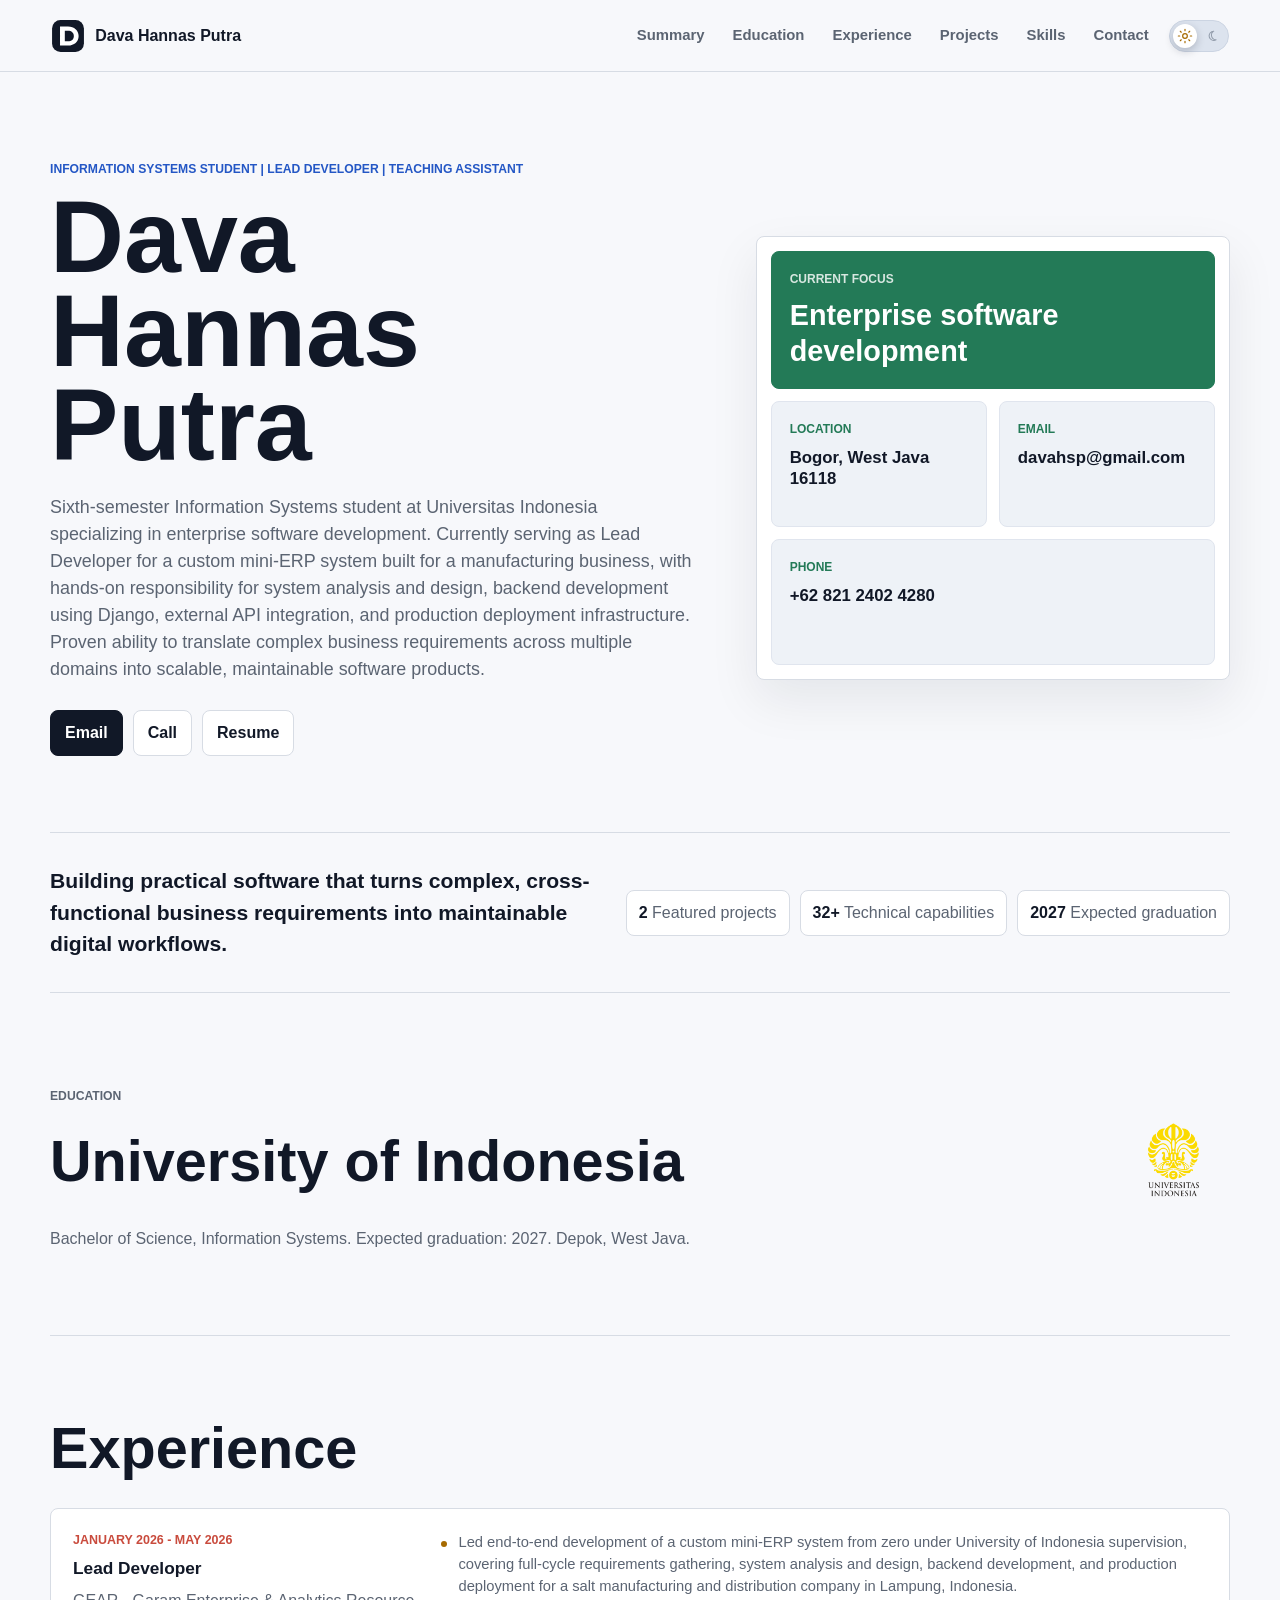
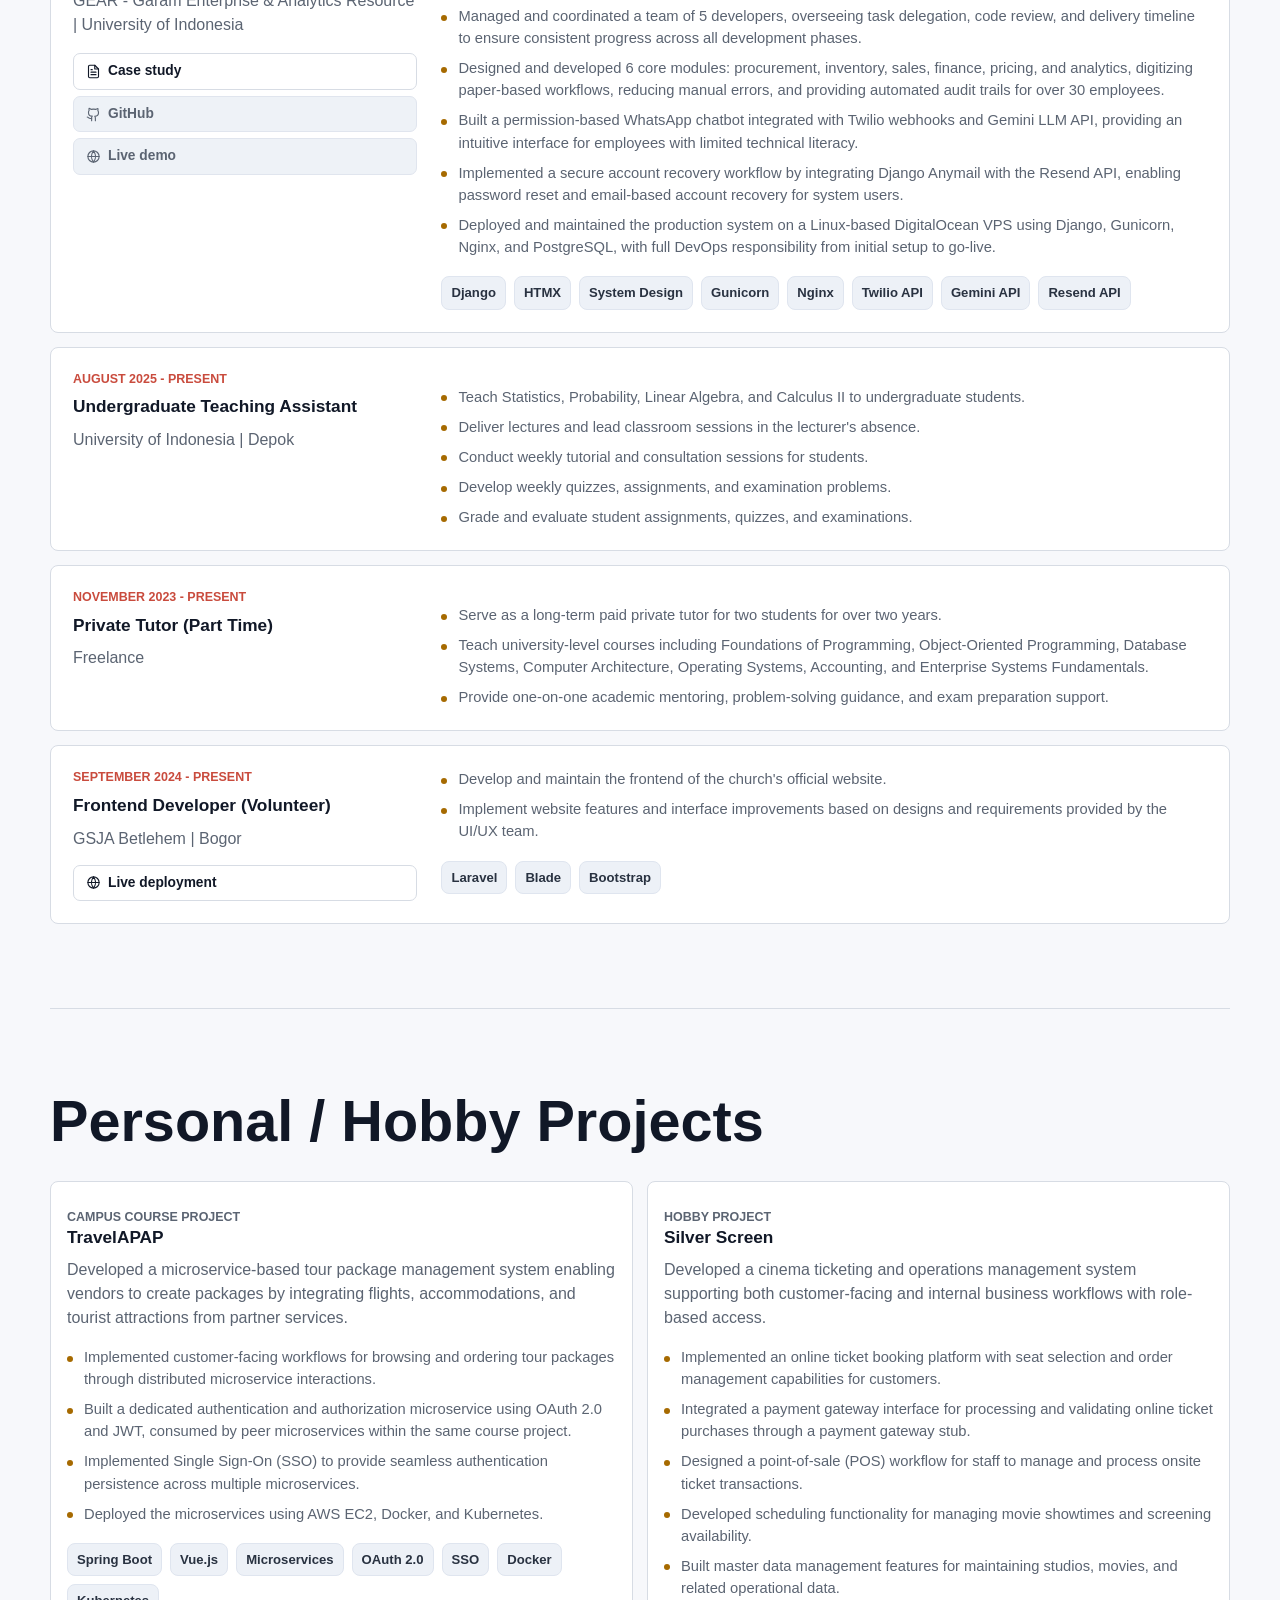
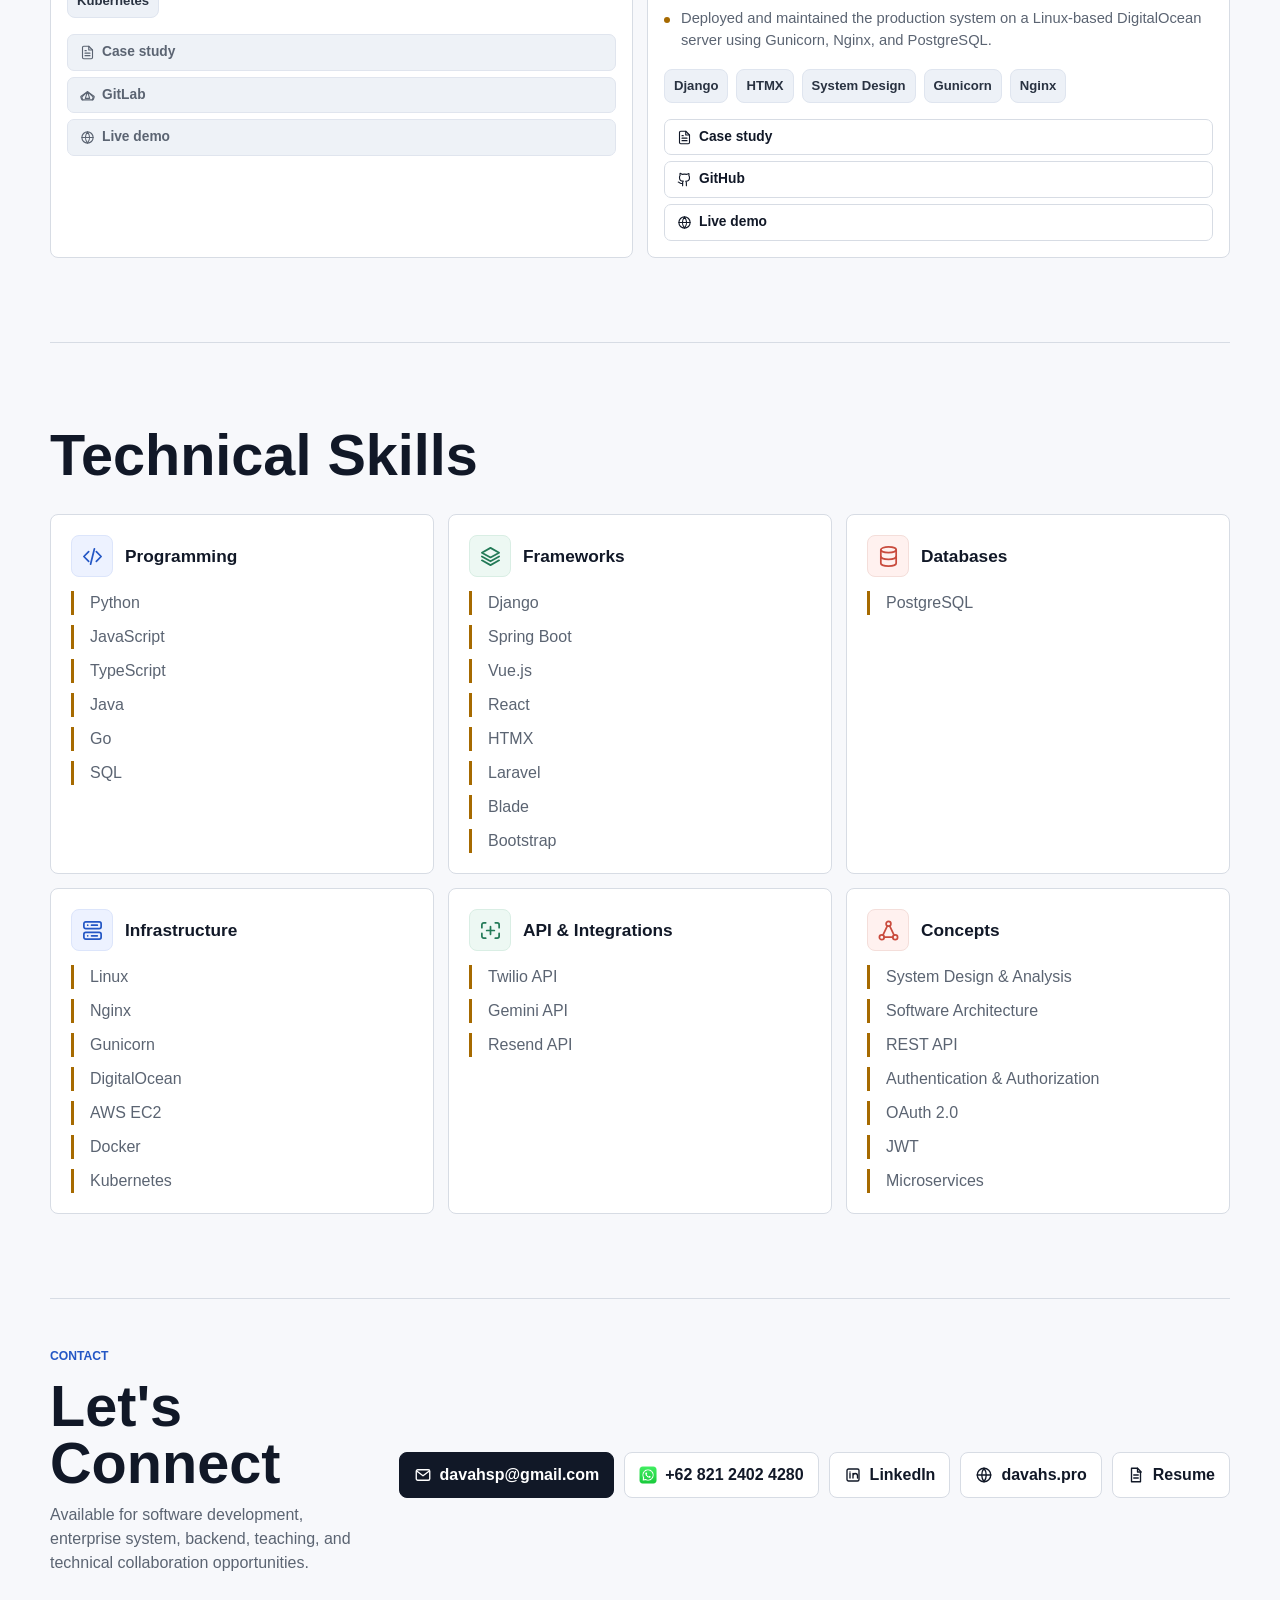
==== commit 7b94bfd6: "feat: add linked in link in index and cv source document" ====
--- a/index.html
+++ b/index.html
@@ -315,11 +315,11 @@
                   <svg viewBox="0 0 24 24" aria-hidden="true"><path d="M14 2H6a2 2 0 0 0-2 2v16a2 2 0 0 0 2 2h12a2 2 0 0 0 2-2V8Z"/><path d="M14 2v6h6M16 13H8M16 17H8M10 9H8"/></svg>
                   Case study
                 </a>
-                <a class="button gear-btn" href="#">
+                <a class="button gear-btn" href="https://github.com/davahsp/silverscreen" target="_blank">
                   <svg viewBox="0 0 24 24" aria-hidden="true"><path d="M15 22v-4a4.8 4.8 0 0 0-1-3.2c3 0 6-2 6-5.5.08-1.25-.27-2.48-1-3.5.28-1.15.28-2.35 0-3.5 0 0-1 0-3 1.5-2.64-.5-5.36-.5-8 0C6 2 5 2 5 2c-.3 1.15-.3 2.35 0 3.5A5.4 5.4 0 0 0 4 9c0 3.5 3 5.5 6 5.5-.39.49-.68 1.05-.85 1.65S9 17.44 9 18v4"/><path d="M9 18c-4.51 2-5-2-7-2"/></svg>
                   GitHub
                 </a>
-                <a class="button gear-btn" href="#">
+                <a class="button gear-btn" href="https://silverscreen.davahs.pro" target="_blank">
                   <svg viewBox="0 0 24 24" aria-hidden="true"><circle cx="12" cy="12" r="9"/><path d="M3 12h18M12 3a15 15 0 0 1 0 18M12 3a15 15 0 0 0 0 18"/></svg>
                   Live demo
                 </a>
@@ -471,6 +471,13 @@
           <a class="button button-with-icon" href="https://wa.me/6282124024280" target="_blank" rel="noreferrer">
             <img class="button-icon" src="assets/whatsapp.webp" alt="" />
             <span>+62 821 2402 4280</span>
+          </a>
+          <a class="button button-with-icon" href="https://www.linkedin.com/in/dava-hannas-putra-a7259228a/" target="_blank" rel="noreferrer">
+            <svg class="button-icon-svg" viewBox="0 0 24 24" aria-hidden="true">
+              <rect x="4" y="4" width="16" height="16" rx="2" />
+              <path d="M8 10v6M8 8v.01M12 16v-6M12 13a3 3 0 0 1 6 0v3" />
+            </svg>
+            <span>LinkedIn</span>
           </a>
           <a class="button button-with-icon" href="https://davahs.pro">
             <svg class="button-icon-svg" viewBox="0 0 24 24" aria-hidden="true">
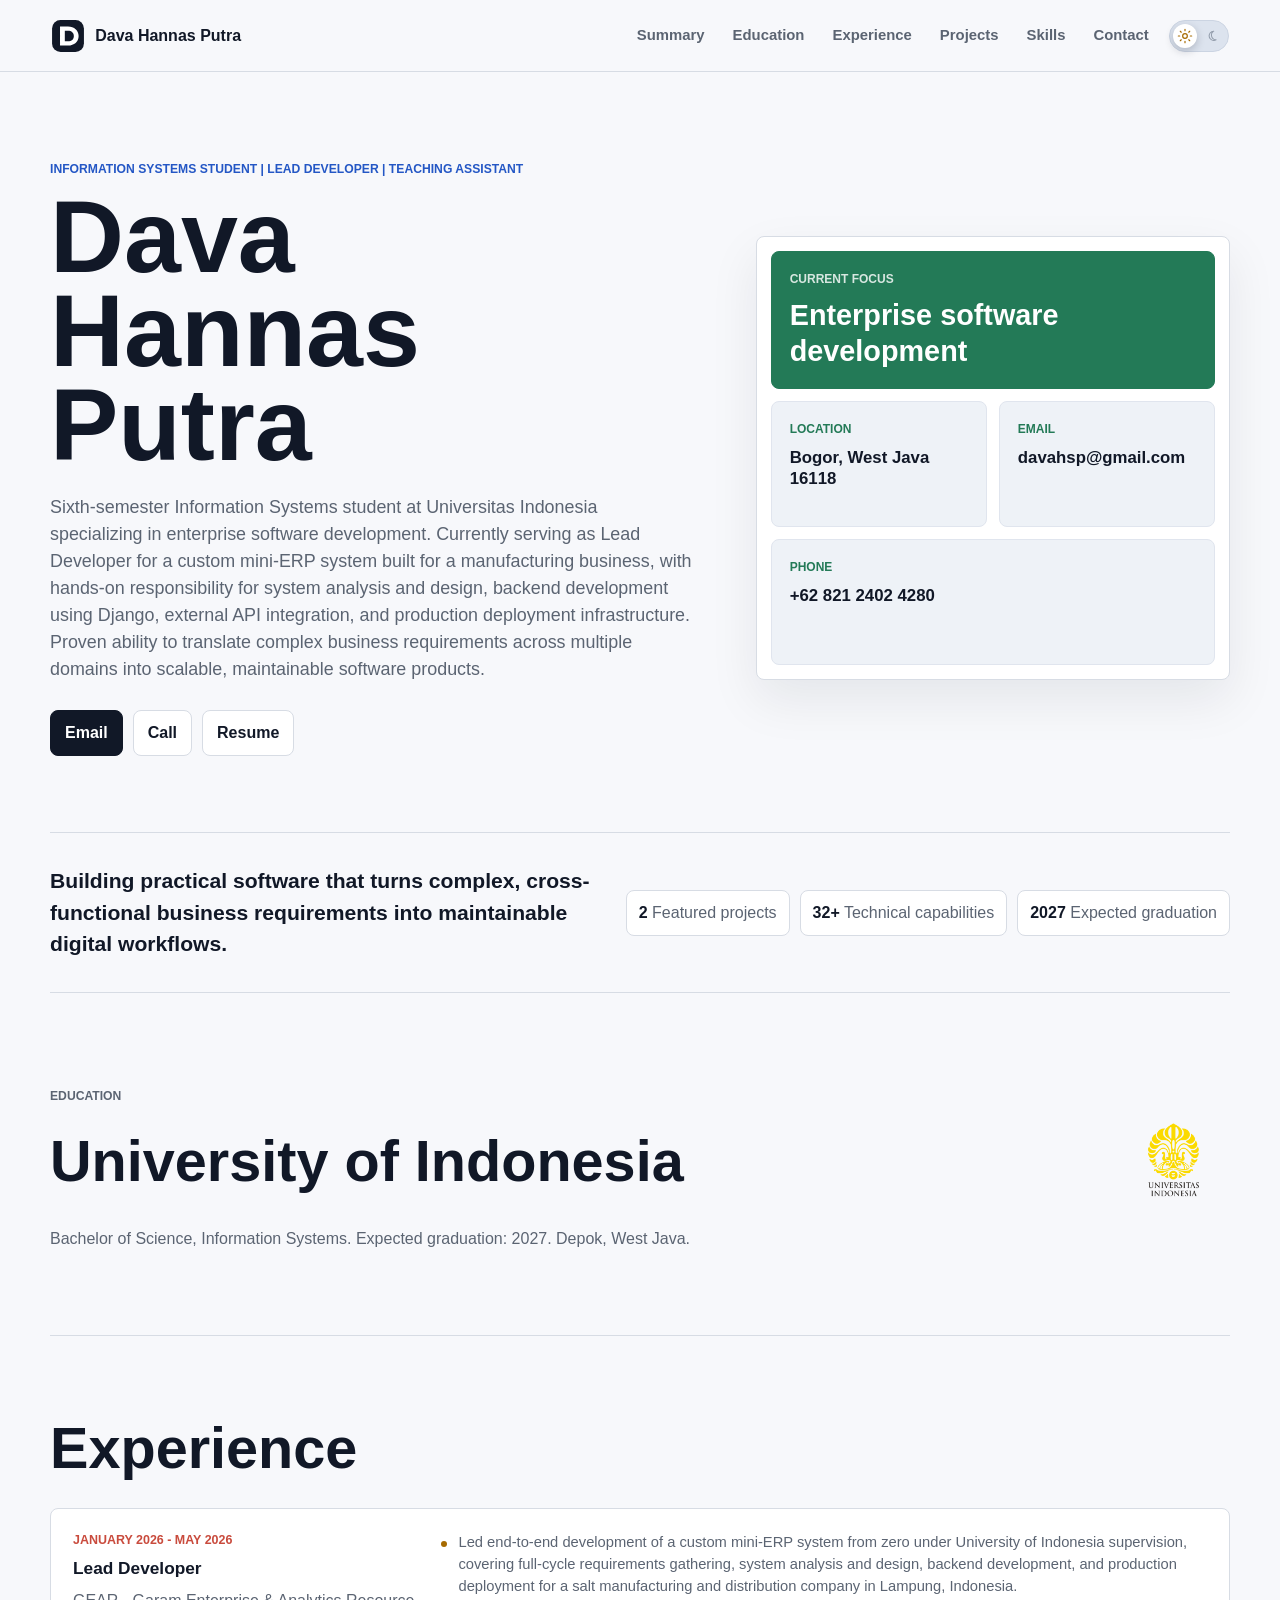
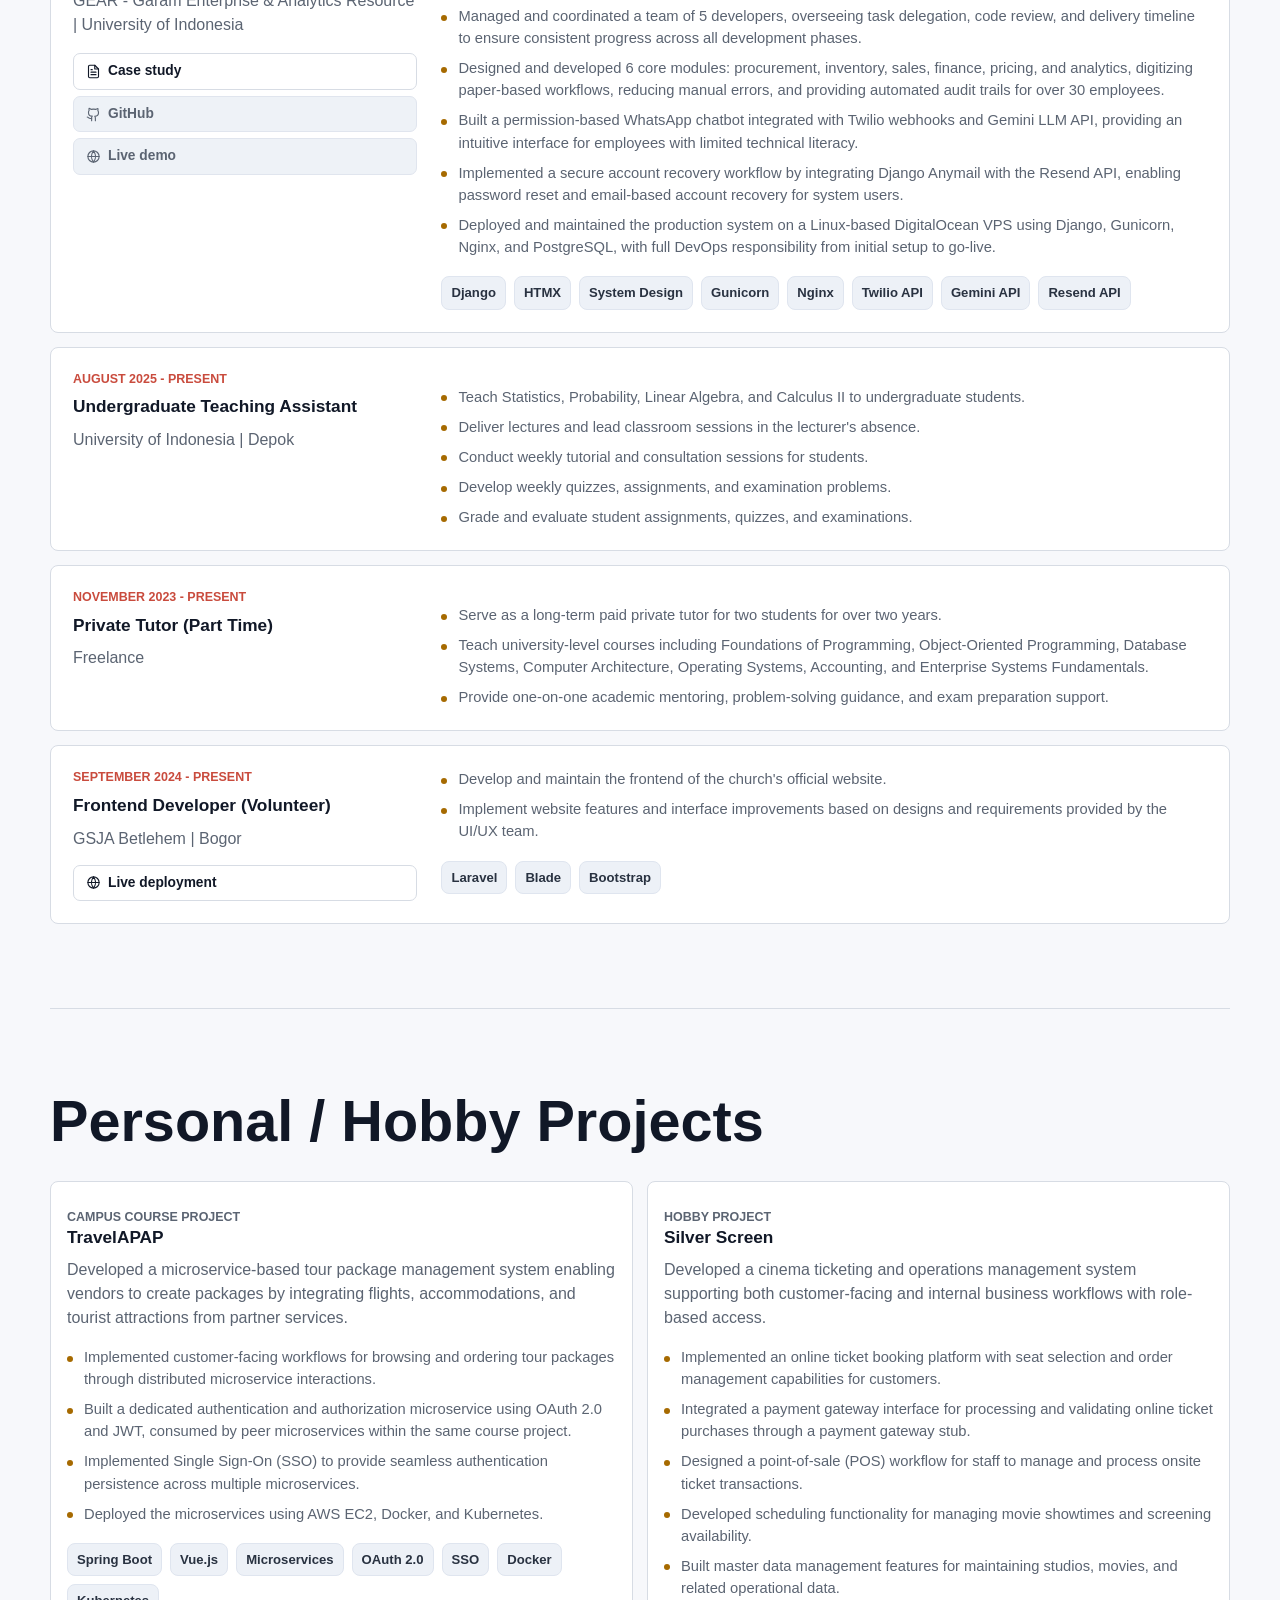
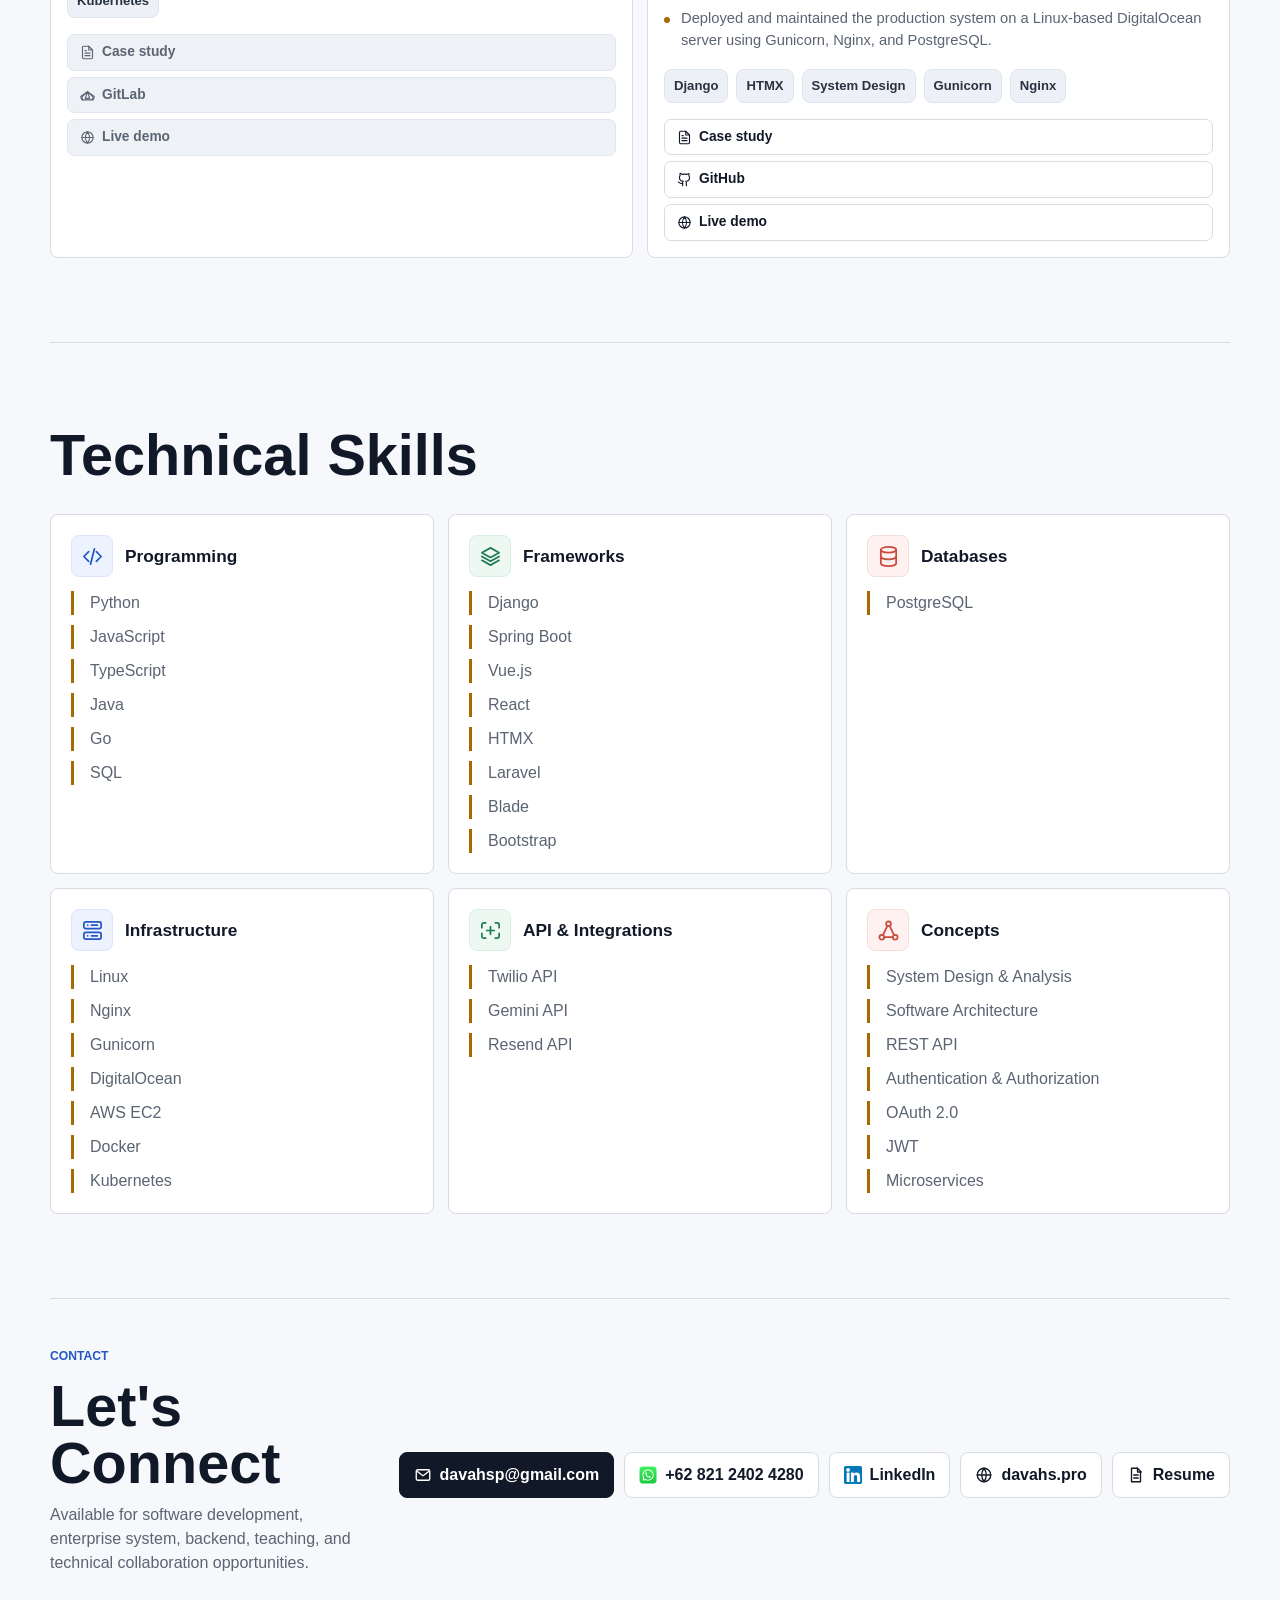
==== commit 278bf740: "refactor: replace the hardcoded linkedin svg with svg in assets" ====
--- a/index.html
+++ b/index.html
@@ -473,10 +473,7 @@
             <span>+62 821 2402 4280</span>
           </a>
           <a class="button button-with-icon" href="https://www.linkedin.com/in/dava-hannas-putra-a7259228a/" target="_blank" rel="noreferrer">
-            <svg class="button-icon-svg" viewBox="0 0 24 24" aria-hidden="true">
-              <rect x="4" y="4" width="16" height="16" rx="2" />
-              <path d="M8 10v6M8 8v.01M12 16v-6M12 13a3 3 0 0 1 6 0v3" />
-            </svg>
+            <img class="button-icon" src="assets/linkedin.svg" alt="" />
             <span>LinkedIn</span>
           </a>
           <a class="button button-with-icon" href="https://davahs.pro">
